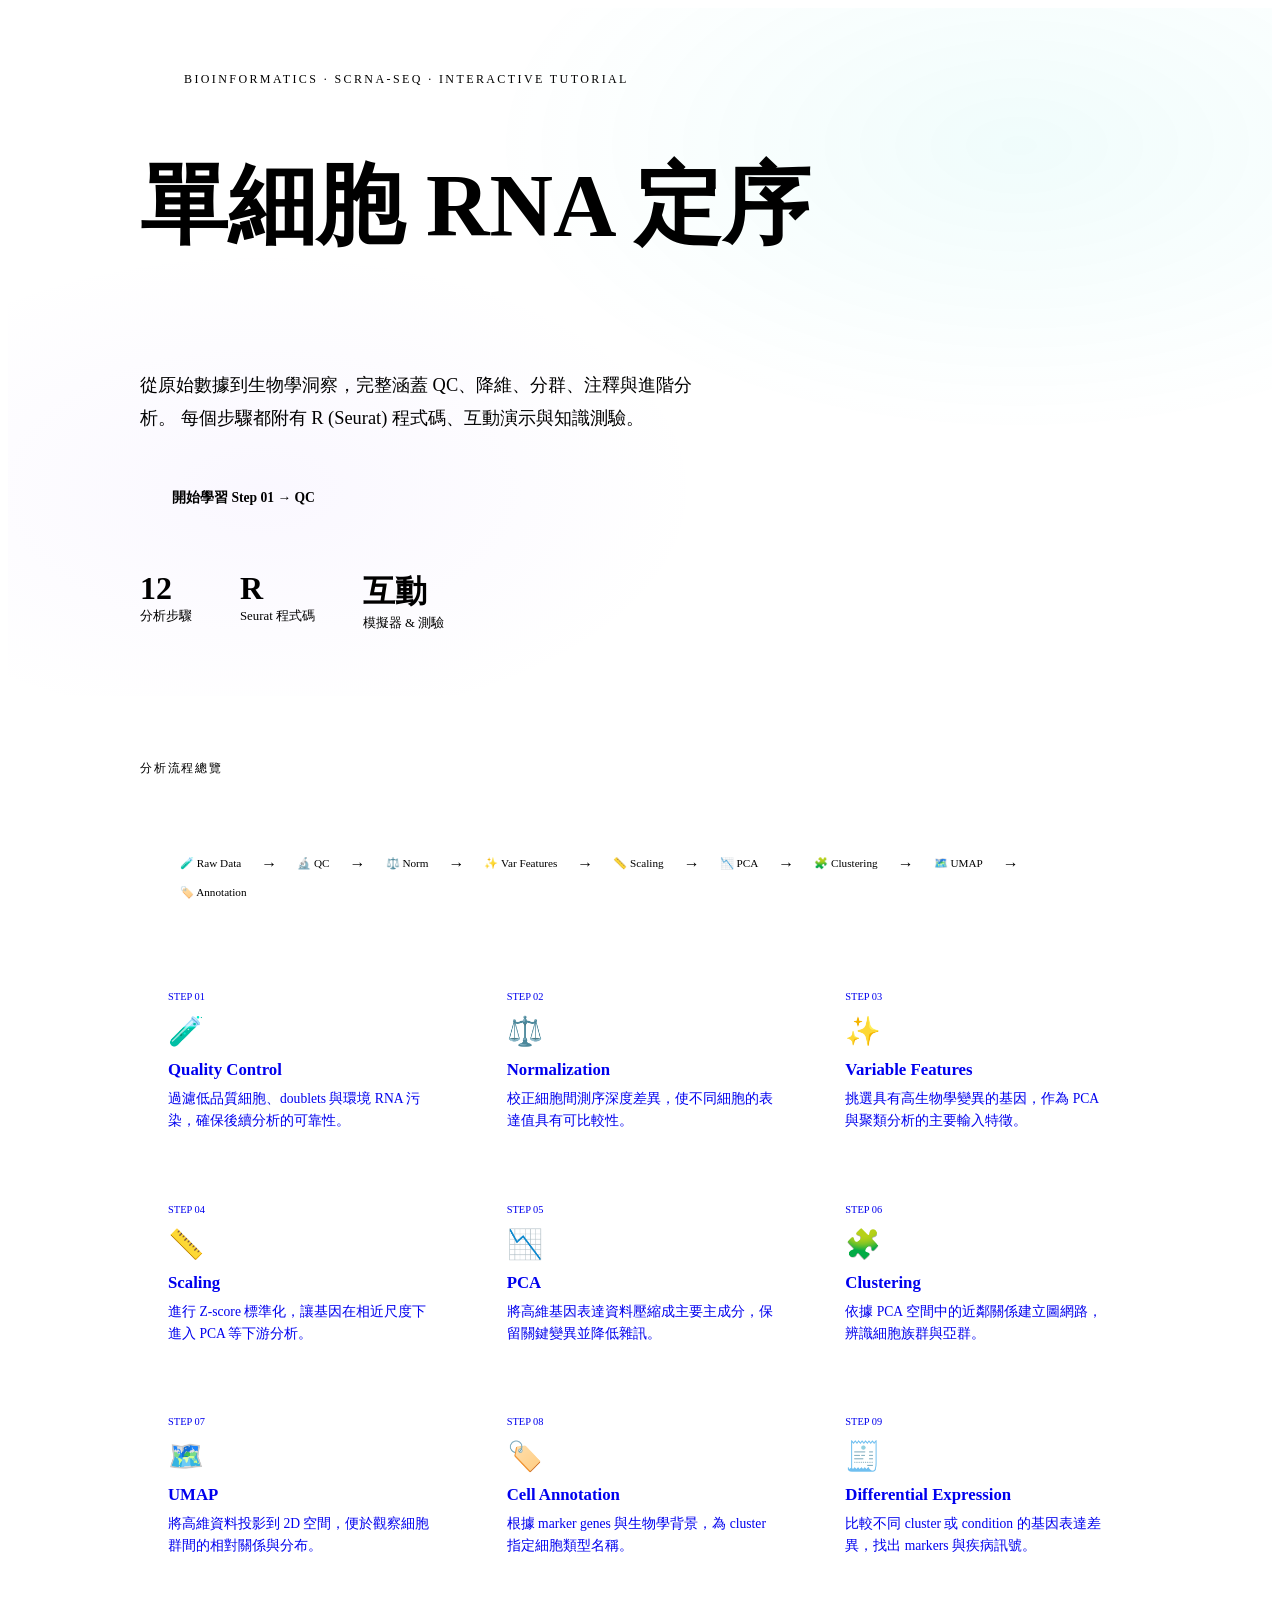
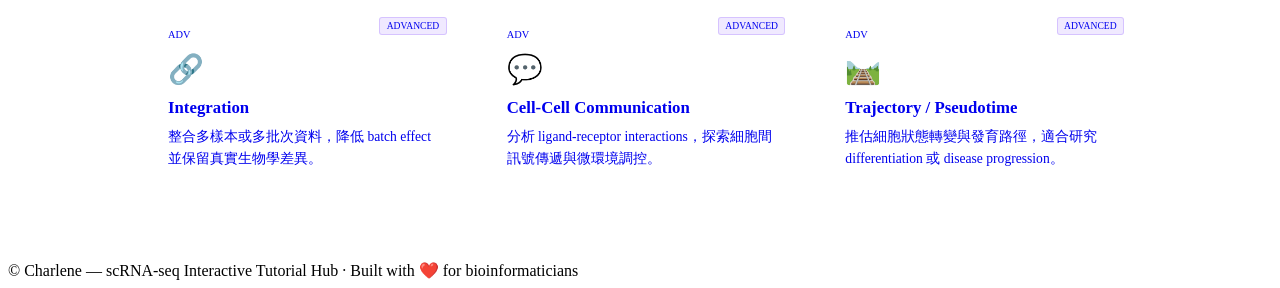
==== index.html @ 245e0168 "Test" ====
<!DOCTYPE html>
<html lang="zh-TW">
<head>
<meta charset="UTF-8"><meta name="viewport" content="width=device-width,initial-scale=1">
<title>scRNA-seq Interactive Tutorial Hub</title>
<link rel="stylesheet" href="style.css">
<style>
/* Index-specific */
.hero-section {
  min-height: calc(100vh - var(--nav-h));
  display: flex; flex-direction: column; justify-content: center;
  padding: 4rem 2rem;
  position: relative; overflow: hidden;
}
.hero-bg {
  position: absolute; inset: 0; pointer-events: none;
  background:
    radial-gradient(ellipse 60% 60% at 80% 20%, rgba(0,212,200,0.06) 0%, transparent 70%),
    radial-gradient(ellipse 50% 50% at 20% 70%, rgba(155,109,255,0.05) 0%, transparent 70%);
}
.grid-bg {
  position: absolute; inset: 0; pointer-events: none; opacity: 0.04;
  background-image: linear-gradient(var(--border2) 1px, transparent 1px),
                    linear-gradient(90deg, var(--border2) 1px, transparent 1px);
  background-size: 40px 40px;
}
.hero-content { max-width: 1000px; margin: 0 auto; width: 100%; position: relative; }
.hero-eyebrow {
  font-family: var(--font-mono); font-size: 0.75rem;
  color: var(--teal); letter-spacing: 0.2em; text-transform: uppercase;
  margin-bottom: 1.5rem; display: flex; align-items: center; gap: 0.75rem;
}
.hero-eyebrow::before { content: ''; width: 32px; height: 1px; background: var(--teal); }
.hero-main-title {
  font-family: var(--font-display); font-size: clamp(3rem, 8vw, 5.5rem);
  line-height: 1.05; margin-bottom: 1.5rem; color: var(--text);
}
.hero-main-title em {
  font-style: italic;
  background: var(--grad1);
  -webkit-background-clip: text; -webkit-text-fill-color: transparent; background-clip: text;
}
.hero-desc {
  font-size: 1.15rem; color: var(--text2); max-width: 560px; line-height: 1.8;
  margin-bottom: 2.5rem;
}
.hero-cta {
  display: inline-flex; align-items: center; gap: 0.75rem;
  padding: 0.9rem 2rem;
  background: var(--teal); color: var(--bg);
  border-radius: 8px; text-decoration: none;
  font-family: var(--font-mono); font-size: 0.85rem; font-weight: 700;
  transition: all 0.25s;
}
.hero-cta:hover { background: var(--teal2); transform: translateY(-2px); box-shadow: 0 8px 24px rgba(0,212,200,0.3); }
.hero-stats {
  display: flex; gap: 3rem; margin-top: 3rem; flex-wrap: wrap;
}
.hero-stat { }
.hero-stat-n {
  font-family: var(--font-mono); font-size: 2rem; font-weight: 700; color: var(--text);
}
.hero-stat-l { font-size: 0.8rem; color: var(--text3); margin-top: 0.1rem; }

/* WORKFLOW OVERVIEW */
.overview-section { max-width: 1000px; margin: 0 auto; padding: 4rem 2rem; }
.ov-title {
  font-family: var(--font-mono); font-size: 0.75rem; color: var(--teal);
  text-transform: uppercase; letter-spacing: 0.15em; margin-bottom: 3rem;
  display: flex; align-items: center; gap: 0.75rem;
}
.ov-title::after { content: ''; flex: 1; height: 1px; background: linear-gradient(90deg, var(--border2), transparent); }

.steps-grid {
  display: grid;
  grid-template-columns: repeat(auto-fill, minmax(280px, 1fr));
  gap: 1rem;
}
.step-card {
  position: relative;
  background: var(--bg2);
  border: 1px solid var(--border);
  border-radius: var(--radius);
  padding: 1.75rem;
  text-decoration: none;
  transition: all 0.3s;
  overflow: hidden;
  display: block;
}
.step-card::before {
  content: '';
  position: absolute; top: 0; left: 0; right: 0; height: 2px;
  background: var(--grad1); transform: scaleX(0); transform-origin: left;
  transition: transform 0.3s;
}
.step-card:hover { border-color: var(--teal); transform: translateY(-4px); box-shadow: 0 12px 40px rgba(0,0,0,0.4); }
.step-card:hover::before { transform: scaleX(1); }

.sc-num {
  font-family: var(--font-mono); font-size: 0.65rem; color: var(--text3);
  margin-bottom: 0.75rem;
}
.sc-icon { font-size: 1.8rem; margin-bottom: 0.75rem; display: block; }
.sc-title {
  font-size: 1.05rem; font-weight: 600; color: var(--text);
  margin-bottom: 0.5rem;
}
.sc-desc { font-size: 0.85rem; color: var(--text2); line-height: 1.6; }
.sc-adv {
  position: absolute; top: 1rem; right: 1rem;
  font-family: var(--font-mono); font-size: 0.6rem;
  padding: 0.15rem 0.4rem; background: rgba(155,109,255,0.15);
  color: var(--purple); border-radius: 3px; border: 1px solid rgba(155,109,255,0.3);
}

.pipeline-visual {
  display: flex; align-items: center; gap: 0; flex-wrap: wrap;
  margin: 2rem 0; padding: 1.5rem;
  background: var(--bg2); border: 1px solid var(--border); border-radius: var(--radius);
  overflow-x: auto;
}
.pv-step {
  display: flex; align-items: center; gap: 0.5rem;
  padding: 0.5rem 1rem;
  background: var(--surface);
  border-radius: 6px;
  font-family: var(--font-mono); font-size: 0.7rem; color: var(--text2);
  white-space: nowrap;
  border: 1px solid var(--border);
}
.pv-arrow { color: var(--border2); font-size: 1rem; margin: 0 0.25rem; flex-shrink: 0; }
</style>
</head>
<body>
<script src="navbar.js"></script>

<section class="hero-section">
  <div class="hero-bg"></div>
  <div class="grid-bg"></div>
  <div class="hero-content">
    <div class="hero-eyebrow">Bioinformatics · scRNA-seq · Interactive Tutorial</div>
    <h1 class="hero-main-title">單細胞 RNA 定序<br><em>互動式教學</em></h1>
    <p class="hero-desc">
      從原始數據到生物學洞察，完整涵蓋 QC、降維、分群、注釋與進階分析。
      每個步驟都附有 R (Seurat) 程式碼、互動演示與知識測驗。
    </p>
    <a href="qc.html" class="hero-cta">開始學習 Step 01 → QC</a>
    <div class="hero-stats">
      <div class="hero-stat"><div class="hero-stat-n">12</div><div class="hero-stat-l">分析步驟</div></div>
      <div class="hero-stat"><div class="hero-stat-n">R</div><div class="hero-stat-l">Seurat 程式碼</div></div>
      <div class="hero-stat"><div class="hero-stat-n">互動</div><div class="hero-stat-l">模擬器 & 測驗</div></div>
    </div>
  </div>
</section>

<section class="overview-section">
  <div class="ov-title">分析流程總覽</div>

  <div class="pipeline-visual">
    <div class="pv-step">🧪 Raw Data</div><span class="pv-arrow">→</span>
    <div class="pv-step">🔬 QC</div><span class="pv-arrow">→</span>
    <div class="pv-step">⚖️ Norm</div><span class="pv-arrow">→</span>
    <div class="pv-step">✨ Var Features</div><span class="pv-arrow">→</span>
    <div class="pv-step">📏 Scaling</div><span class="pv-arrow">→</span>
    <div class="pv-step">📉 PCA</div><span class="pv-arrow">→</span>
    <div class="pv-step">🧩 Clustering</div><span class="pv-arrow">→</span>
    <div class="pv-step">🗺️ UMAP</div><span class="pv-arrow">→</span>
    <div class="pv-step">🏷️ Annotation</div>
  </div>

  <div class="steps-grid">
    <a class="step-card" href="qc.html">
      <div class="sc-num">STEP 01</div>
      <span class="sc-icon">🧪</span>
      <div class="sc-title">Quality Control</div>
      <div class="sc-desc">過濾低品質細胞、doublets 與環境 RNA 污染，確保後續分析的可靠性。</div>
    </a>
    <a class="step-card" href="normalization.html">
      <div class="sc-num">STEP 02</div>
      <span class="sc-icon">⚖️</span>
      <div class="sc-title">Normalization</div>
      <div class="sc-desc">校正細胞間測序深度差異，使不同細胞的表達值具有可比較性。</div>
    </a>
    <a class="step-card" href="variable-features.html">
      <div class="sc-num">STEP 03</div>
      <span class="sc-icon">✨</span>
      <div class="sc-title">Variable Features</div>
      <div class="sc-desc">挑選具有高生物學變異的基因，作為 PCA 與聚類分析的主要輸入特徵。</div>
    </a>
    <a class="step-card" href="scaling.html">
      <div class="sc-num">STEP 04</div>
      <span class="sc-icon">📏</span>
      <div class="sc-title">Scaling</div>
      <div class="sc-desc">進行 Z-score 標準化，讓基因在相近尺度下進入 PCA 等下游分析。</div>
    </a>
    <a class="step-card" href="pca.html">
      <div class="sc-num">STEP 05</div>
      <span class="sc-icon">📉</span>
      <div class="sc-title">PCA</div>
      <div class="sc-desc">將高維基因表達資料壓縮成主要主成分，保留關鍵變異並降低雜訊。</div>
    </a>
    <a class="step-card" href="clustering.html">
      <div class="sc-num">STEP 06</div>
      <span class="sc-icon">🧩</span>
      <div class="sc-title">Clustering</div>
      <div class="sc-desc">依據 PCA 空間中的近鄰關係建立圖網路，辨識細胞族群與亞群。</div>
    </a>
    <a class="step-card" href="umap.html">
      <div class="sc-num">STEP 07</div>
      <span class="sc-icon">🗺️</span>
      <div class="sc-title">UMAP</div>
      <div class="sc-desc">將高維資料投影到 2D 空間，便於觀察細胞群間的相對關係與分布。</div>
    </a>
    <a class="step-card" href="annotation.html">
      <div class="sc-num">STEP 08</div>
      <span class="sc-icon">🏷️</span>
      <div class="sc-title">Cell Annotation</div>
      <div class="sc-desc">根據 marker genes 與生物學背景，為 cluster 指定細胞類型名稱。</div>
    </a>
    <a class="step-card" href="differential-expression.html">
      <div class="sc-num">STEP 09</div>
      <span class="sc-icon">🧾</span>
      <div class="sc-title">Differential Expression</div>
      <div class="sc-desc">比較不同 cluster 或 condition 的基因表達差異，找出 markers 與疾病訊號。</div>
    </a>
    <a class="step-card" href="integration.html">
      <div class="sc-adv">ADVANCED</div>
      <div class="sc-num">ADV</div>
      <span class="sc-icon">🔗</span>
      <div class="sc-title">Integration</div>
      <div class="sc-desc">整合多樣本或多批次資料，降低 batch effect 並保留真實生物學差異。</div>
    </a>
    <a class="step-card" href="cellchat.html">
      <div class="sc-adv">ADVANCED</div>
      <div class="sc-num">ADV</div>
      <span class="sc-icon">💬</span>
      <div class="sc-title">Cell-Cell Communication</div>
      <div class="sc-desc">分析 ligand-receptor interactions，探索細胞間訊號傳遞與微環境調控。</div>
    </a>
    <a class="step-card" href="trajectory.html">
      <div class="sc-adv">ADVANCED</div>
      <div class="sc-num">ADV</div>
      <span class="sc-icon">🛤️</span>
      <div class="sc-title">Trajectory / Pseudotime</div>
      <div class="sc-desc">推估細胞狀態轉變與發育路徑，適合研究 differentiation 或 disease progression。</div>
    </a>
  </div>
</section>

<footer>© Charlene — scRNA-seq Interactive Tutorial Hub · Built with ❤️ for bioinformaticians</footer>
<script src="shared.js"></script>
</body>
</html>
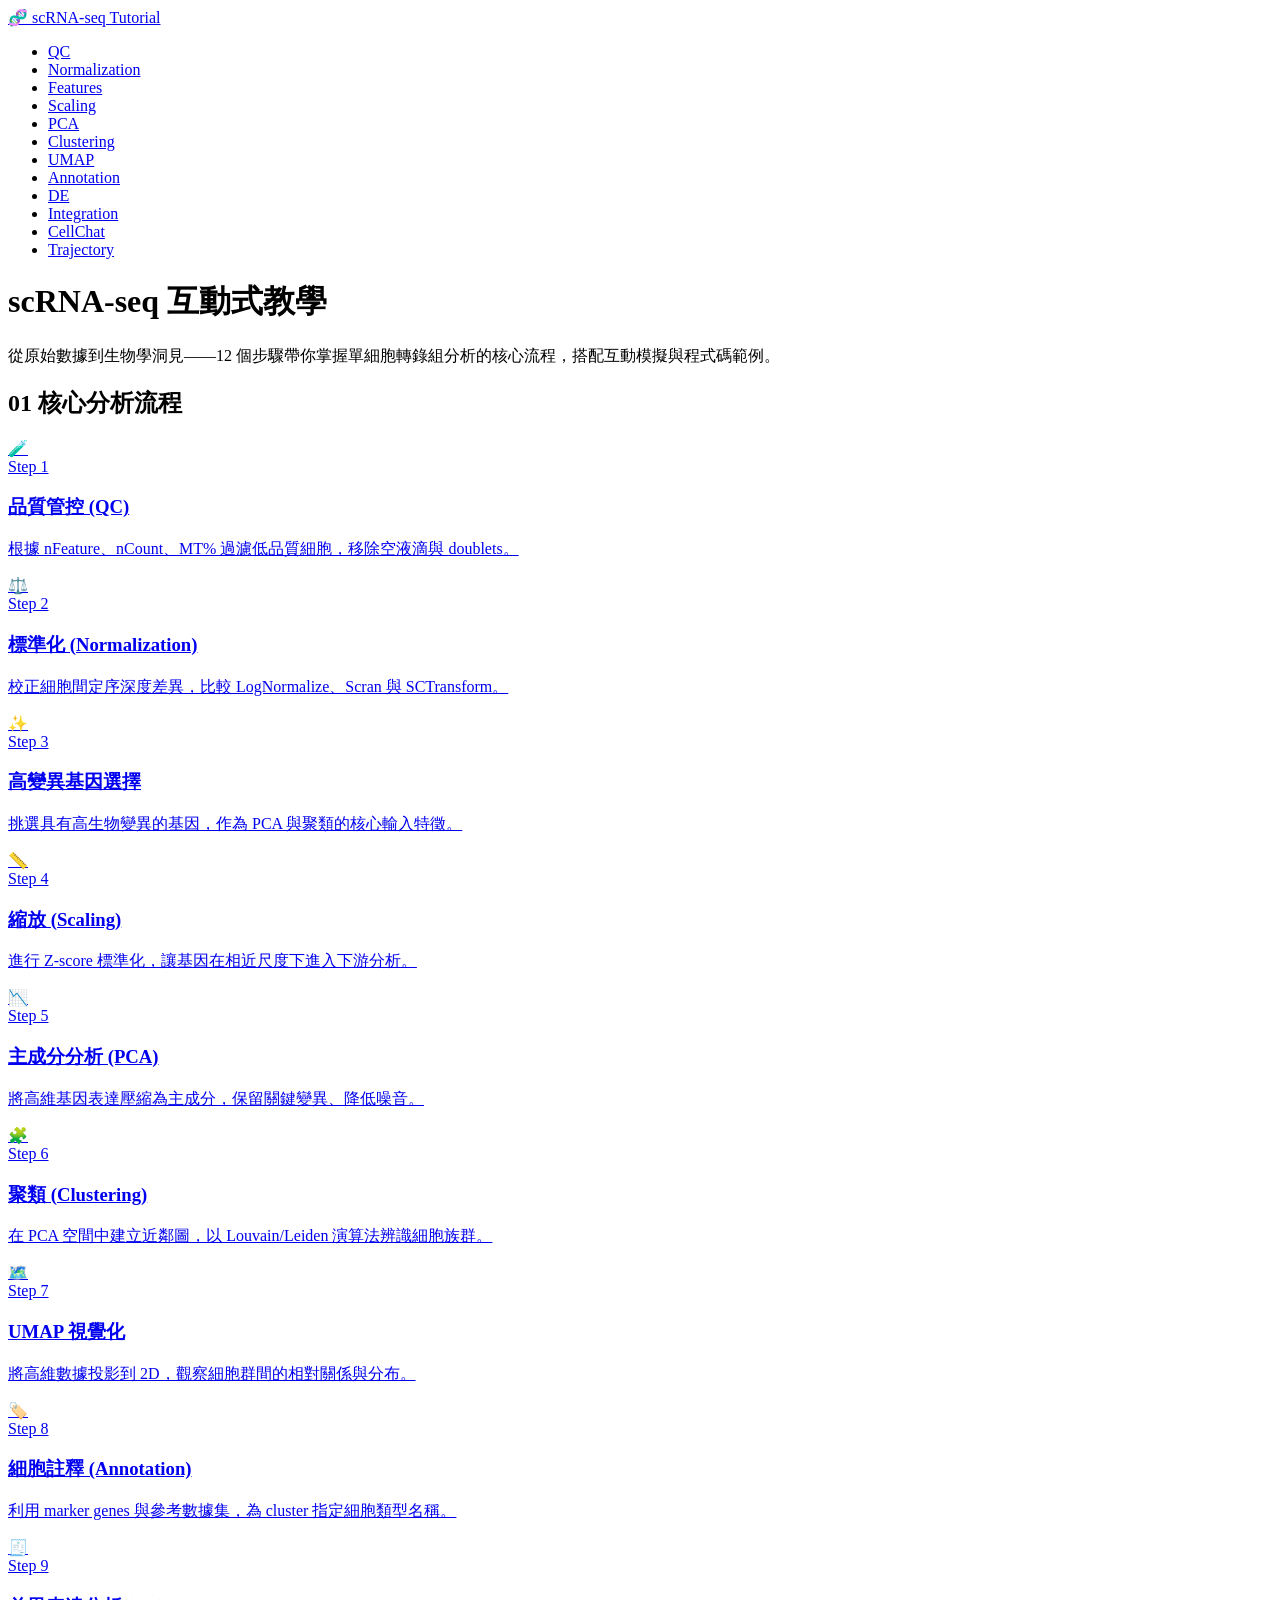
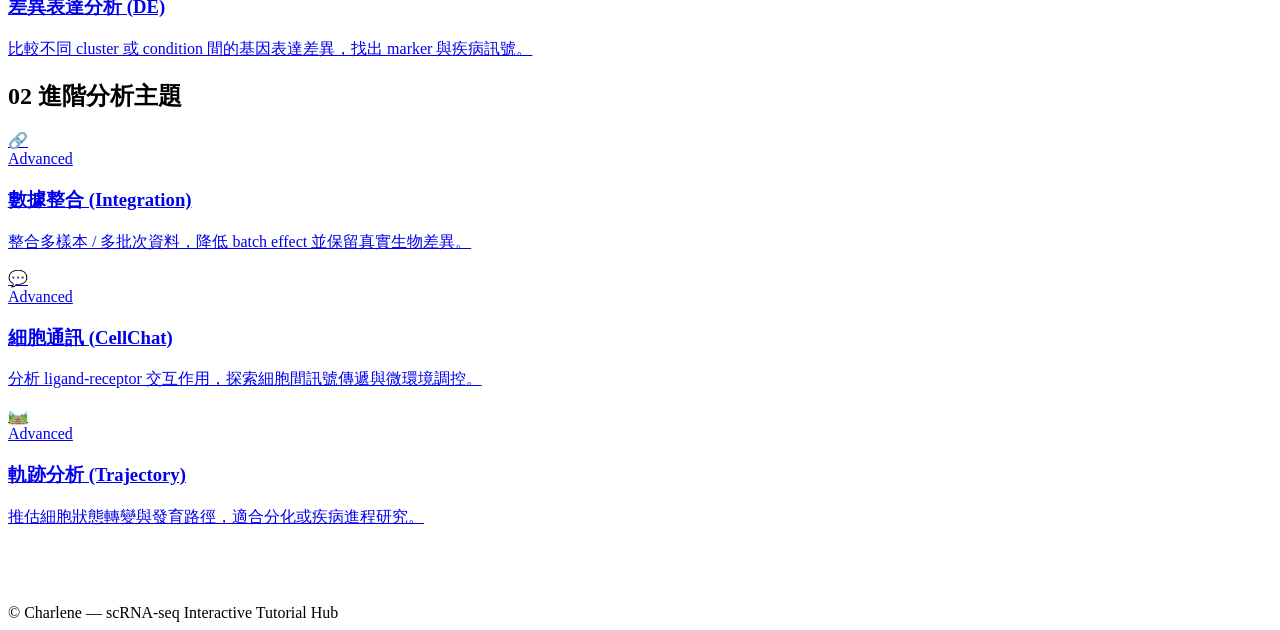
==== commit 002c36d1: "Update" ====
--- a/index.html
+++ b/index.html
@@ -1,253 +1,148 @@
 <!DOCTYPE html>
-<html lang="zh-TW">
+<html lang="zh-Hant">
 <head>
-<meta charset="UTF-8"><meta name="viewport" content="width=device-width,initial-scale=1">
-<title>scRNA-seq Interactive Tutorial Hub</title>
-<link rel="stylesheet" href="style.css">
-<style>
-/* Index-specific */
-.hero-section {
-  min-height: calc(100vh - var(--nav-h));
-  display: flex; flex-direction: column; justify-content: center;
-  padding: 4rem 2rem;
-  position: relative; overflow: hidden;
-}
-.hero-bg {
-  position: absolute; inset: 0; pointer-events: none;
-  background:
-    radial-gradient(ellipse 60% 60% at 80% 20%, rgba(0,212,200,0.06) 0%, transparent 70%),
-    radial-gradient(ellipse 50% 50% at 20% 70%, rgba(155,109,255,0.05) 0%, transparent 70%);
-}
-.grid-bg {
-  position: absolute; inset: 0; pointer-events: none; opacity: 0.04;
-  background-image: linear-gradient(var(--border2) 1px, transparent 1px),
-                    linear-gradient(90deg, var(--border2) 1px, transparent 1px);
-  background-size: 40px 40px;
-}
-.hero-content { max-width: 1000px; margin: 0 auto; width: 100%; position: relative; }
-.hero-eyebrow {
-  font-family: var(--font-mono); font-size: 0.75rem;
-  color: var(--teal); letter-spacing: 0.2em; text-transform: uppercase;
-  margin-bottom: 1.5rem; display: flex; align-items: center; gap: 0.75rem;
-}
-.hero-eyebrow::before { content: ''; width: 32px; height: 1px; background: var(--teal); }
-.hero-main-title {
-  font-family: var(--font-display); font-size: clamp(3rem, 8vw, 5.5rem);
-  line-height: 1.05; margin-bottom: 1.5rem; color: var(--text);
-}
-.hero-main-title em {
-  font-style: italic;
-  background: var(--grad1);
-  -webkit-background-clip: text; -webkit-text-fill-color: transparent; background-clip: text;
-}
-.hero-desc {
-  font-size: 1.15rem; color: var(--text2); max-width: 560px; line-height: 1.8;
-  margin-bottom: 2.5rem;
-}
-.hero-cta {
-  display: inline-flex; align-items: center; gap: 0.75rem;
-  padding: 0.9rem 2rem;
-  background: var(--teal); color: var(--bg);
-  border-radius: 8px; text-decoration: none;
-  font-family: var(--font-mono); font-size: 0.85rem; font-weight: 700;
-  transition: all 0.25s;
-}
-.hero-cta:hover { background: var(--teal2); transform: translateY(-2px); box-shadow: 0 8px 24px rgba(0,212,200,0.3); }
-.hero-stats {
-  display: flex; gap: 3rem; margin-top: 3rem; flex-wrap: wrap;
-}
-.hero-stat { }
-.hero-stat-n {
-  font-family: var(--font-mono); font-size: 2rem; font-weight: 700; color: var(--text);
-}
-.hero-stat-l { font-size: 0.8rem; color: var(--text3); margin-top: 0.1rem; }
-
-/* WORKFLOW OVERVIEW */
-.overview-section { max-width: 1000px; margin: 0 auto; padding: 4rem 2rem; }
-.ov-title {
-  font-family: var(--font-mono); font-size: 0.75rem; color: var(--teal);
-  text-transform: uppercase; letter-spacing: 0.15em; margin-bottom: 3rem;
-  display: flex; align-items: center; gap: 0.75rem;
-}
-.ov-title::after { content: ''; flex: 1; height: 1px; background: linear-gradient(90deg, var(--border2), transparent); }
-
-.steps-grid {
-  display: grid;
-  grid-template-columns: repeat(auto-fill, minmax(280px, 1fr));
-  gap: 1rem;
-}
-.step-card {
-  position: relative;
-  background: var(--bg2);
-  border: 1px solid var(--border);
-  border-radius: var(--radius);
-  padding: 1.75rem;
-  text-decoration: none;
-  transition: all 0.3s;
-  overflow: hidden;
-  display: block;
-}
-.step-card::before {
-  content: '';
-  position: absolute; top: 0; left: 0; right: 0; height: 2px;
-  background: var(--grad1); transform: scaleX(0); transform-origin: left;
-  transition: transform 0.3s;
-}
-.step-card:hover { border-color: var(--teal); transform: translateY(-4px); box-shadow: 0 12px 40px rgba(0,0,0,0.4); }
-.step-card:hover::before { transform: scaleX(1); }
-
-.sc-num {
-  font-family: var(--font-mono); font-size: 0.65rem; color: var(--text3);
-  margin-bottom: 0.75rem;
-}
-.sc-icon { font-size: 1.8rem; margin-bottom: 0.75rem; display: block; }
-.sc-title {
-  font-size: 1.05rem; font-weight: 600; color: var(--text);
-  margin-bottom: 0.5rem;
-}
-.sc-desc { font-size: 0.85rem; color: var(--text2); line-height: 1.6; }
-.sc-adv {
-  position: absolute; top: 1rem; right: 1rem;
-  font-family: var(--font-mono); font-size: 0.6rem;
-  padding: 0.15rem 0.4rem; background: rgba(155,109,255,0.15);
-  color: var(--purple); border-radius: 3px; border: 1px solid rgba(155,109,255,0.3);
-}
-
-.pipeline-visual {
-  display: flex; align-items: center; gap: 0; flex-wrap: wrap;
-  margin: 2rem 0; padding: 1.5rem;
-  background: var(--bg2); border: 1px solid var(--border); border-radius: var(--radius);
-  overflow-x: auto;
-}
-.pv-step {
-  display: flex; align-items: center; gap: 0.5rem;
-  padding: 0.5rem 1rem;
-  background: var(--surface);
-  border-radius: 6px;
-  font-family: var(--font-mono); font-size: 0.7rem; color: var(--text2);
-  white-space: nowrap;
-  border: 1px solid var(--border);
-}
-.pv-arrow { color: var(--border2); font-size: 1rem; margin: 0 0.25rem; flex-shrink: 0; }
-</style>
+  <meta charset="UTF-8">
+  <meta name="viewport" content="width=device-width, initial-scale=1.0">
+  <title>scRNA-seq 互動式教學 — 從品質管控到下游分析</title>
+  <meta name="description" content="中文 scRNA-seq 單細胞 RNA 定序完整互動教學，涵蓋 QC、Normalization、PCA、Clustering、UMAP、Annotation 等步驟，搭配 Seurat / Scanpy 程式碼範例。">
+  <meta property="og:title" content="scRNA-seq 互動式教學教程">
+  <meta property="og:description" content="完整的中文單細胞轉錄組分析互動教學，12 個步驟帶你從原始數據到生物學結論。">
+  <meta property="og:type" content="website">
+  <meta property="og:url" content="https://charlene717.github.io/scrna-interactive-tutorial-ch/">
+  <link rel="stylesheet" href="styles.css">
 </head>
 <body>
-<script src="navbar.js"></script>
 
-<section class="hero-section">
-  <div class="hero-bg"></div>
-  <div class="grid-bg"></div>
-  <div class="hero-content">
-    <div class="hero-eyebrow">Bioinformatics · scRNA-seq · Interactive Tutorial</div>
-    <h1 class="hero-main-title">單細胞 RNA 定序<br><em>互動式教學</em></h1>
-    <p class="hero-desc">
-      從原始數據到生物學洞察，完整涵蓋 QC、降維、分群、注釋與進階分析。
-      每個步驟都附有 R (Seurat) 程式碼、互動演示與知識測驗。
-    </p>
-    <a href="qc.html" class="hero-cta">開始學習 Step 01 → QC</a>
-    <div class="hero-stats">
-      <div class="hero-stat"><div class="hero-stat-n">12</div><div class="hero-stat-l">分析步驟</div></div>
-      <div class="hero-stat"><div class="hero-stat-n">R</div><div class="hero-stat-l">Seurat 程式碼</div></div>
-      <div class="hero-stat"><div class="hero-stat-n">互動</div><div class="hero-stat-l">模擬器 & 測驗</div></div>
-    </div>
+<!-- ============ NAV ============ -->
+<nav class="top-nav">
+  <div class="top-nav-inner">
+    <a href="index.html" class="top-nav-brand"><span>🧬</span> scRNA-seq Tutorial</a>
+    <ul class="top-nav-links">
+      <li><a href="qc.html">QC</a></li>
+      <li><a href="normalization.html">Normalization</a></li>
+      <li><a href="variable-features.html">Features</a></li>
+      <li><a href="scaling.html">Scaling</a></li>
+      <li><a href="pca.html">PCA</a></li>
+      <li><a href="clustering.html">Clustering</a></li>
+      <li><a href="umap.html">UMAP</a></li>
+      <li><a href="annotation.html">Annotation</a></li>
+      <li><a href="differential-expression.html">DE</a></li>
+      <li><a href="integration.html">Integration</a></li>
+      <li><a href="cellchat.html">CellChat</a></li>
+      <li><a href="trajectory.html">Trajectory</a></li>
+    </ul>
   </div>
-</section>
+</nav>
 
-<section class="overview-section">
-  <div class="ov-title">分析流程總覽</div>
+<!-- ============ HERO ============ -->
+<header class="hub-hero">
+  <div style="position:relative;z-index:1;">
+    <h1>scRNA-seq 互動式教學</h1>
+    <p>從原始數據到生物學洞見——12 個步驟帶你掌握單細胞轉錄組分析的核心流程，搭配互動模擬與程式碼範例。</p>
+  </div>
+</header>
 
-  <div class="pipeline-visual">
-    <div class="pv-step">🧪 Raw Data</div><span class="pv-arrow">→</span>
-    <div class="pv-step">🔬 QC</div><span class="pv-arrow">→</span>
-    <div class="pv-step">⚖️ Norm</div><span class="pv-arrow">→</span>
-    <div class="pv-step">✨ Var Features</div><span class="pv-arrow">→</span>
-    <div class="pv-step">📏 Scaling</div><span class="pv-arrow">→</span>
-    <div class="pv-step">📉 PCA</div><span class="pv-arrow">→</span>
-    <div class="pv-step">🧩 Clustering</div><span class="pv-arrow">→</span>
-    <div class="pv-step">🗺️ UMAP</div><span class="pv-arrow">→</span>
-    <div class="pv-step">🏷️ Annotation</div>
-  </div>
+<!-- ============ CORE STEPS ============ -->
+<h2 class="hub-section-title"><span>01</span> 核心分析流程</h2>
+<div class="hub-steps-grid">
 
-  <div class="steps-grid">
-    <a class="step-card" href="qc.html">
-      <div class="sc-num">STEP 01</div>
-      <span class="sc-icon">🧪</span>
-      <div class="sc-title">Quality Control</div>
-      <div class="sc-desc">過濾低品質細胞、doublets 與環境 RNA 污染，確保後續分析的可靠性。</div>
-    </a>
-    <a class="step-card" href="normalization.html">
-      <div class="sc-num">STEP 02</div>
-      <span class="sc-icon">⚖️</span>
-      <div class="sc-title">Normalization</div>
-      <div class="sc-desc">校正細胞間測序深度差異，使不同細胞的表達值具有可比較性。</div>
-    </a>
-    <a class="step-card" href="variable-features.html">
-      <div class="sc-num">STEP 03</div>
-      <span class="sc-icon">✨</span>
-      <div class="sc-title">Variable Features</div>
-      <div class="sc-desc">挑選具有高生物學變異的基因，作為 PCA 與聚類分析的主要輸入特徵。</div>
-    </a>
-    <a class="step-card" href="scaling.html">
-      <div class="sc-num">STEP 04</div>
-      <span class="sc-icon">📏</span>
-      <div class="sc-title">Scaling</div>
-      <div class="sc-desc">進行 Z-score 標準化，讓基因在相近尺度下進入 PCA 等下游分析。</div>
-    </a>
-    <a class="step-card" href="pca.html">
-      <div class="sc-num">STEP 05</div>
-      <span class="sc-icon">📉</span>
-      <div class="sc-title">PCA</div>
-      <div class="sc-desc">將高維基因表達資料壓縮成主要主成分，保留關鍵變異並降低雜訊。</div>
-    </a>
-    <a class="step-card" href="clustering.html">
-      <div class="sc-num">STEP 06</div>
-      <span class="sc-icon">🧩</span>
-      <div class="sc-title">Clustering</div>
-      <div class="sc-desc">依據 PCA 空間中的近鄰關係建立圖網路，辨識細胞族群與亞群。</div>
-    </a>
-    <a class="step-card" href="umap.html">
-      <div class="sc-num">STEP 07</div>
-      <span class="sc-icon">🗺️</span>
-      <div class="sc-title">UMAP</div>
-      <div class="sc-desc">將高維資料投影到 2D 空間，便於觀察細胞群間的相對關係與分布。</div>
-    </a>
-    <a class="step-card" href="annotation.html">
-      <div class="sc-num">STEP 08</div>
-      <span class="sc-icon">🏷️</span>
-      <div class="sc-title">Cell Annotation</div>
-      <div class="sc-desc">根據 marker genes 與生物學背景，為 cluster 指定細胞類型名稱。</div>
-    </a>
-    <a class="step-card" href="differential-expression.html">
-      <div class="sc-num">STEP 09</div>
-      <span class="sc-icon">🧾</span>
-      <div class="sc-title">Differential Expression</div>
-      <div class="sc-desc">比較不同 cluster 或 condition 的基因表達差異，找出 markers 與疾病訊號。</div>
-    </a>
-    <a class="step-card" href="integration.html">
-      <div class="sc-adv">ADVANCED</div>
-      <div class="sc-num">ADV</div>
-      <span class="sc-icon">🔗</span>
-      <div class="sc-title">Integration</div>
-      <div class="sc-desc">整合多樣本或多批次資料，降低 batch effect 並保留真實生物學差異。</div>
-    </a>
-    <a class="step-card" href="cellchat.html">
-      <div class="sc-adv">ADVANCED</div>
-      <div class="sc-num">ADV</div>
-      <span class="sc-icon">💬</span>
-      <div class="sc-title">Cell-Cell Communication</div>
-      <div class="sc-desc">分析 ligand-receptor interactions，探索細胞間訊號傳遞與微環境調控。</div>
-    </a>
-    <a class="step-card" href="trajectory.html">
-      <div class="sc-adv">ADVANCED</div>
-      <div class="sc-num">ADV</div>
-      <span class="sc-icon">🛤️</span>
-      <div class="sc-title">Trajectory / Pseudotime</div>
-      <div class="sc-desc">推估細胞狀態轉變與發育路徑，適合研究 differentiation 或 disease progression。</div>
-    </a>
-  </div>
-</section>
+  <a href="qc.html" class="hub-card">
+    <div class="hub-emoji">🧪</div>
+    <span class="step-num">Step 1</span>
+    <h3>品質管控 (QC)</h3>
+    <p>根據 nFeature、nCount、MT% 過濾低品質細胞，移除空液滴與 doublets。</p>
+  </a>
 
-<footer>© Charlene — scRNA-seq Interactive Tutorial Hub · Built with ❤️ for bioinformaticians</footer>
-<script src="shared.js"></script>
+  <a href="normalization.html" class="hub-card">
+    <div class="hub-emoji">⚖️</div>
+    <span class="step-num">Step 2</span>
+    <h3>標準化 (Normalization)</h3>
+    <p>校正細胞間定序深度差異，比較 LogNormalize、Scran 與 SCTransform。</p>
+  </a>
+
+  <a href="variable-features.html" class="hub-card">
+    <div class="hub-emoji">✨</div>
+    <span class="step-num">Step 3</span>
+    <h3>高變異基因選擇</h3>
+    <p>挑選具有高生物變異的基因，作為 PCA 與聚類的核心輸入特徵。</p>
+  </a>
+
+  <a href="scaling.html" class="hub-card">
+    <div class="hub-emoji">📏</div>
+    <span class="step-num">Step 4</span>
+    <h3>縮放 (Scaling)</h3>
+    <p>進行 Z-score 標準化，讓基因在相近尺度下進入下游分析。</p>
+  </a>
+
+  <a href="pca.html" class="hub-card">
+    <div class="hub-emoji">📉</div>
+    <span class="step-num">Step 5</span>
+    <h3>主成分分析 (PCA)</h3>
+    <p>將高維基因表達壓縮為主成分，保留關鍵變異、降低噪音。</p>
+  </a>
+
+  <a href="clustering.html" class="hub-card">
+    <div class="hub-emoji">🧩</div>
+    <span class="step-num">Step 6</span>
+    <h3>聚類 (Clustering)</h3>
+    <p>在 PCA 空間中建立近鄰圖，以 Louvain/Leiden 演算法辨識細胞族群。</p>
+  </a>
+
+  <a href="umap.html" class="hub-card">
+    <div class="hub-emoji">🗺️</div>
+    <span class="step-num">Step 7</span>
+    <h3>UMAP 視覺化</h3>
+    <p>將高維數據投影到 2D，觀察細胞群間的相對關係與分布。</p>
+  </a>
+
+  <a href="annotation.html" class="hub-card">
+    <div class="hub-emoji">🏷️</div>
+    <span class="step-num">Step 8</span>
+    <h3>細胞註釋 (Annotation)</h3>
+    <p>利用 marker genes 與參考數據集，為 cluster 指定細胞類型名稱。</p>
+  </a>
+
+  <a href="differential-expression.html" class="hub-card">
+    <div class="hub-emoji">🧾</div>
+    <span class="step-num">Step 9</span>
+    <h3>差異表達分析 (DE)</h3>
+    <p>比較不同 cluster 或 condition 間的基因表達差異，找出 marker 與疾病訊號。</p>
+  </a>
+
+</div>
+
+<!-- ============ ADVANCED ============ -->
+<h2 class="hub-section-title"><span>02</span> 進階分析主題</h2>
+<div class="hub-steps-grid">
+
+  <a href="integration.html" class="hub-card">
+    <div class="hub-emoji">🔗</div>
+    <span class="step-num">Advanced</span>
+    <h3>數據整合 (Integration)</h3>
+    <p>整合多樣本 / 多批次資料，降低 batch effect 並保留真實生物差異。</p>
+  </a>
+
+  <a href="cellchat.html" class="hub-card">
+    <div class="hub-emoji">💬</div>
+    <span class="step-num">Advanced</span>
+    <h3>細胞通訊 (CellChat)</h3>
+    <p>分析 ligand-receptor 交互作用，探索細胞間訊號傳遞與微環境調控。</p>
+  </a>
+
+  <a href="trajectory.html" class="hub-card">
+    <div class="hub-emoji">🛤️</div>
+    <span class="step-num">Advanced</span>
+    <h3>軌跡分析 (Trajectory)</h3>
+    <p>推估細胞狀態轉變與發育路徑，適合分化或疾病進程研究。</p>
+  </a>
+
+</div>
+
+<div style="height:60px"></div>
+
+<footer class="site-footer">
+  © Charlene — scRNA-seq Interactive Tutorial Hub
+</footer>
+
 </body>
 </html>
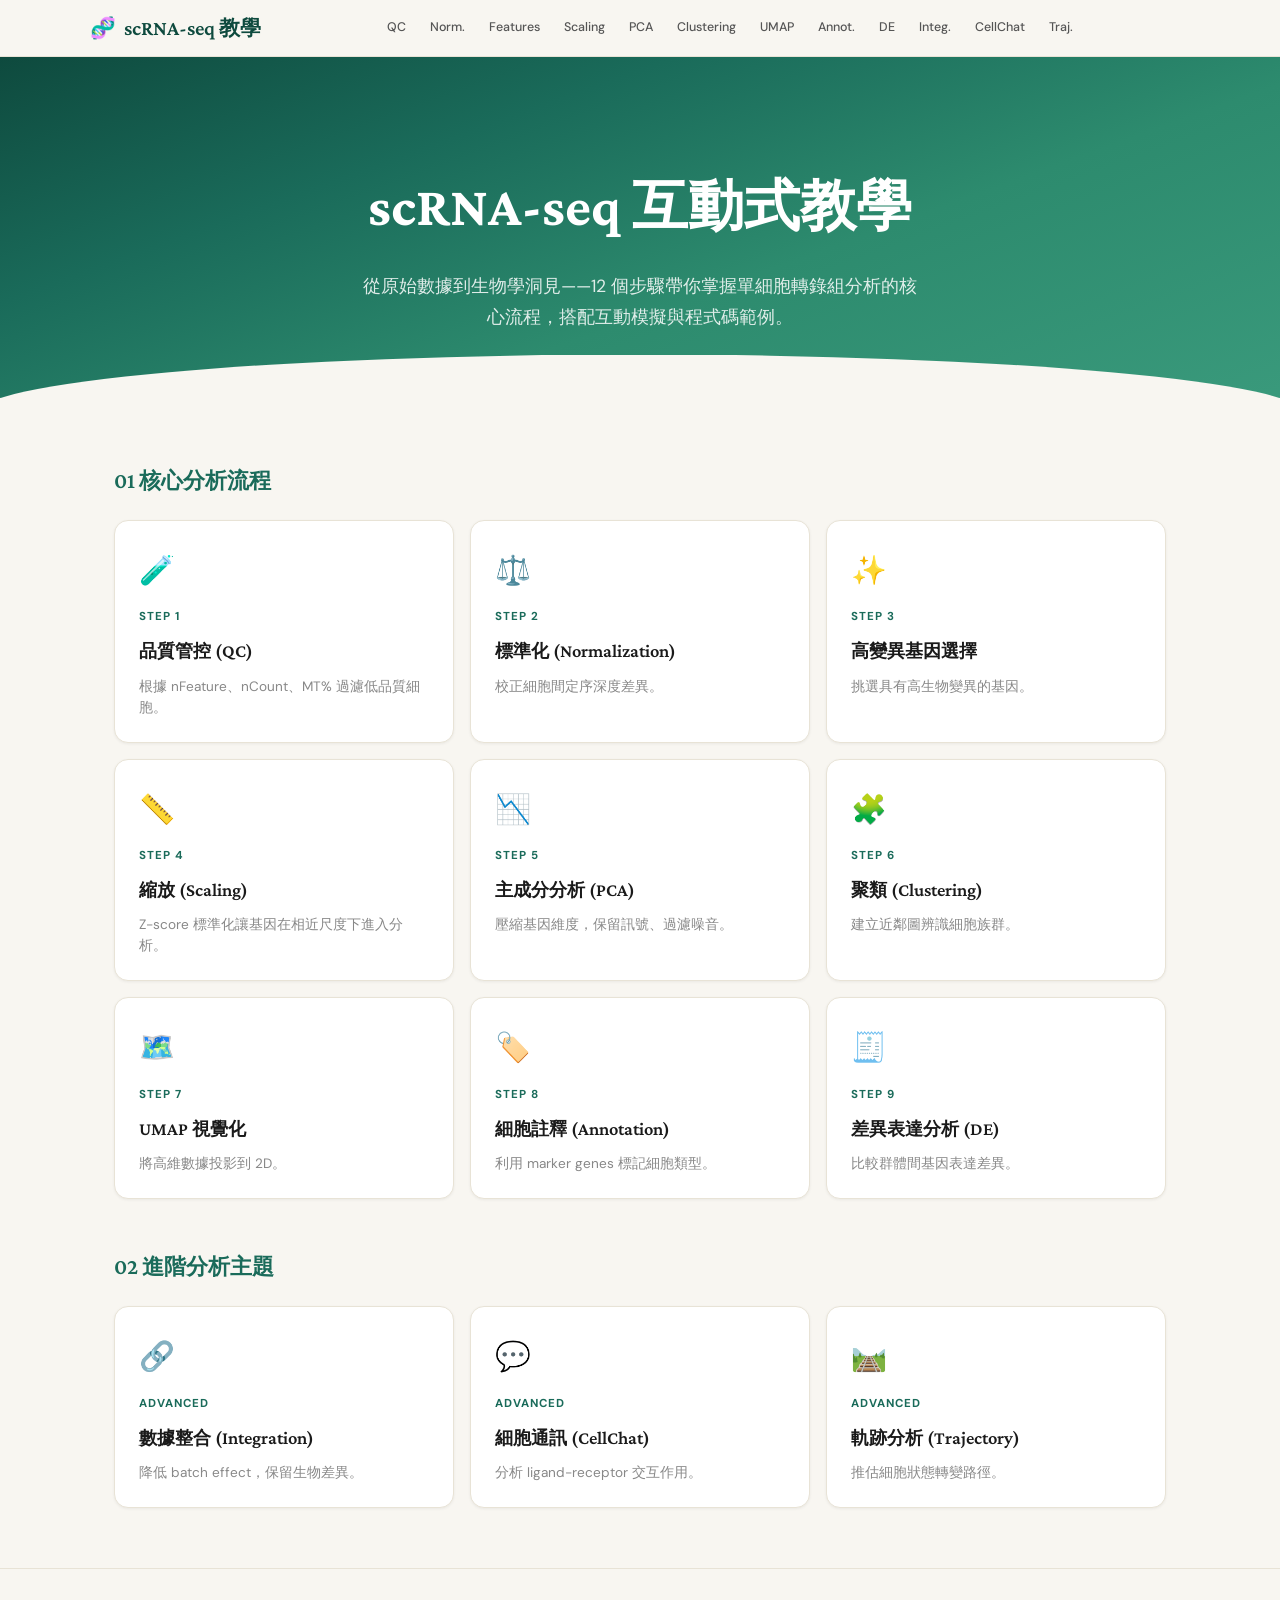
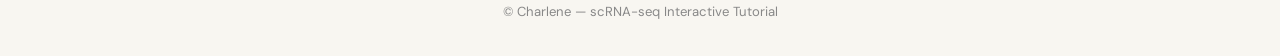
==== commit 71fddcd5: "EN" ====
--- a/index.html
+++ b/index.html
@@ -1,148 +1,49 @@
 <!DOCTYPE html>
 <html lang="zh-Hant">
 <head>
-  <meta charset="UTF-8">
-  <meta name="viewport" content="width=device-width, initial-scale=1.0">
-  <title>scRNA-seq 互動式教學 — 從品質管控到下游分析</title>
-  <meta name="description" content="中文 scRNA-seq 單細胞 RNA 定序完整互動教學，涵蓋 QC、Normalization、PCA、Clustering、UMAP、Annotation 等步驟，搭配 Seurat / Scanpy 程式碼範例。">
-  <meta property="og:title" content="scRNA-seq 互動式教學教程">
-  <meta property="og:description" content="完整的中文單細胞轉錄組分析互動教學，12 個步驟帶你從原始數據到生物學結論。">
-  <meta property="og:type" content="website">
-  <meta property="og:url" content="https://charlene717.github.io/scrna-interactive-tutorial-ch/">
+  <meta charset="UTF-8"><meta name="viewport" content="width=device-width, initial-scale=1.0">
+  <title>scRNA-seq 互動式教學</title>
+  <meta name="description" content="中文/英文 scRNA-seq 單細胞 RNA 定序完整互動教學，12 個步驟帶你從原始數據到生物學結論。">
+  <meta property="og:title" content="scRNA-seq Interactive Tutorial">
+  <meta property="og:description" content="Complete bilingual scRNA-seq analysis tutorial with interactive simulations.">
   <link rel="stylesheet" href="styles.css">
 </head>
 <body>
-
-<!-- ============ NAV ============ -->
-<nav class="top-nav">
-  <div class="top-nav-inner">
-    <a href="index.html" class="top-nav-brand"><span>🧬</span> scRNA-seq Tutorial</a>
-    <ul class="top-nav-links">
-      <li><a href="qc.html">QC</a></li>
-      <li><a href="normalization.html">Normalization</a></li>
-      <li><a href="variable-features.html">Features</a></li>
-      <li><a href="scaling.html">Scaling</a></li>
-      <li><a href="pca.html">PCA</a></li>
-      <li><a href="clustering.html">Clustering</a></li>
-      <li><a href="umap.html">UMAP</a></li>
-      <li><a href="annotation.html">Annotation</a></li>
-      <li><a href="differential-expression.html">DE</a></li>
-      <li><a href="integration.html">Integration</a></li>
-      <li><a href="cellchat.html">CellChat</a></li>
-      <li><a href="trajectory.html">Trajectory</a></li>
-    </ul>
-  </div>
-</nav>
-
-<!-- ============ HERO ============ -->
+<nav class="top-nav"><div class="top-nav-inner">
+  <a href="index.html" class="top-nav-brand"><span>🧬</span> <span data-i18n="brand">scRNA-seq 教學</span></a>
+  <ul class="top-nav-links"><li><a href="qc.html">QC</a></li><li><a href="normalization.html">Norm.</a></li><li><a href="variable-features.html">Features</a></li><li><a href="scaling.html">Scaling</a></li><li><a href="pca.html">PCA</a></li><li><a href="clustering.html">Clustering</a></li><li><a href="umap.html">UMAP</a></li><li><a href="annotation.html">Annot.</a></li><li><a href="differential-expression.html">DE</a></li><li><a href="integration.html">Integ.</a></li><li><a href="cellchat.html">CellChat</a></li><li><a href="trajectory.html">Traj.</a></li></ul>
+</div></nav>
 <header class="hub-hero">
   <div style="position:relative;z-index:1;">
-    <h1>scRNA-seq 互動式教學</h1>
-    <p>從原始數據到生物學洞見——12 個步驟帶你掌握單細胞轉錄組分析的核心流程，搭配互動模擬與程式碼範例。</p>
+    <h1 data-i18n="hub_title">scRNA-seq 互動式教學</h1>
+    <p data-i18n="hub_desc">從原始數據到生物學洞見——12 個步驟帶你掌握單細胞轉錄組分析的核心流程，搭配互動模擬與程式碼範例。</p>
   </div>
 </header>
-
-<!-- ============ CORE STEPS ============ -->
-<h2 class="hub-section-title"><span>01</span> 核心分析流程</h2>
+<h2 class="hub-section-title"><span>01</span> <span data-i18n="hub_core">核心分析流程</span></h2>
 <div class="hub-steps-grid">
-
-  <a href="qc.html" class="hub-card">
-    <div class="hub-emoji">🧪</div>
-    <span class="step-num">Step 1</span>
-    <h3>品質管控 (QC)</h3>
-    <p>根據 nFeature、nCount、MT% 過濾低品質細胞，移除空液滴與 doublets。</p>
-  </a>
-
-  <a href="normalization.html" class="hub-card">
-    <div class="hub-emoji">⚖️</div>
-    <span class="step-num">Step 2</span>
-    <h3>標準化 (Normalization)</h3>
-    <p>校正細胞間定序深度差異，比較 LogNormalize、Scran 與 SCTransform。</p>
-  </a>
-
-  <a href="variable-features.html" class="hub-card">
-    <div class="hub-emoji">✨</div>
-    <span class="step-num">Step 3</span>
-    <h3>高變異基因選擇</h3>
-    <p>挑選具有高生物變異的基因，作為 PCA 與聚類的核心輸入特徵。</p>
-  </a>
-
-  <a href="scaling.html" class="hub-card">
-    <div class="hub-emoji">📏</div>
-    <span class="step-num">Step 4</span>
-    <h3>縮放 (Scaling)</h3>
-    <p>進行 Z-score 標準化，讓基因在相近尺度下進入下游分析。</p>
-  </a>
-
-  <a href="pca.html" class="hub-card">
-    <div class="hub-emoji">📉</div>
-    <span class="step-num">Step 5</span>
-    <h3>主成分分析 (PCA)</h3>
-    <p>將高維基因表達壓縮為主成分，保留關鍵變異、降低噪音。</p>
-  </a>
-
-  <a href="clustering.html" class="hub-card">
-    <div class="hub-emoji">🧩</div>
-    <span class="step-num">Step 6</span>
-    <h3>聚類 (Clustering)</h3>
-    <p>在 PCA 空間中建立近鄰圖，以 Louvain/Leiden 演算法辨識細胞族群。</p>
-  </a>
-
-  <a href="umap.html" class="hub-card">
-    <div class="hub-emoji">🗺️</div>
-    <span class="step-num">Step 7</span>
-    <h3>UMAP 視覺化</h3>
-    <p>將高維數據投影到 2D，觀察細胞群間的相對關係與分布。</p>
-  </a>
-
-  <a href="annotation.html" class="hub-card">
-    <div class="hub-emoji">🏷️</div>
-    <span class="step-num">Step 8</span>
-    <h3>細胞註釋 (Annotation)</h3>
-    <p>利用 marker genes 與參考數據集，為 cluster 指定細胞類型名稱。</p>
-  </a>
-
-  <a href="differential-expression.html" class="hub-card">
-    <div class="hub-emoji">🧾</div>
-    <span class="step-num">Step 9</span>
-    <h3>差異表達分析 (DE)</h3>
-    <p>比較不同 cluster 或 condition 間的基因表達差異，找出 marker 與疾病訊號。</p>
-  </a>
-
+  <a href="qc.html" class="hub-card"><div class="hub-emoji">🧪</div><span class="step-num">Step 1</span><h3 data-i18n="hub_qc_t">品質管控 (QC)</h3><p data-i18n="hub_qc_d">根據 nFeature、nCount、MT% 過濾低品質細胞。</p></a>
+  <a href="normalization.html" class="hub-card"><div class="hub-emoji">⚖️</div><span class="step-num">Step 2</span><h3 data-i18n="hub_norm_t">標準化 (Normalization)</h3><p data-i18n="hub_norm_d">校正細胞間定序深度差異。</p></a>
+  <a href="variable-features.html" class="hub-card"><div class="hub-emoji">✨</div><span class="step-num">Step 3</span><h3 data-i18n="hub_hvg_t">高變異基因選擇</h3><p data-i18n="hub_hvg_d">挑選具有高生物變異的基因。</p></a>
+  <a href="scaling.html" class="hub-card"><div class="hub-emoji">📏</div><span class="step-num">Step 4</span><h3 data-i18n="hub_scale_t">縮放 (Scaling)</h3><p data-i18n="hub_scale_d">Z-score 標準化讓基因在相近尺度下進入分析。</p></a>
+  <a href="pca.html" class="hub-card"><div class="hub-emoji">📉</div><span class="step-num">Step 5</span><h3 data-i18n="hub_pca_t">主成分分析 (PCA)</h3><p data-i18n="hub_pca_d">壓縮基因維度，保留訊號、過濾噪音。</p></a>
+  <a href="clustering.html" class="hub-card"><div class="hub-emoji">🧩</div><span class="step-num">Step 6</span><h3 data-i18n="hub_cl_t">聚類 (Clustering)</h3><p data-i18n="hub_cl_d">建立近鄰圖辨識細胞族群。</p></a>
+  <a href="umap.html" class="hub-card"><div class="hub-emoji">🗺️</div><span class="step-num">Step 7</span><h3 data-i18n="hub_umap_t">UMAP 視覺化</h3><p data-i18n="hub_umap_d">將高維數據投影到 2D。</p></a>
+  <a href="annotation.html" class="hub-card"><div class="hub-emoji">🏷️</div><span class="step-num">Step 8</span><h3 data-i18n="hub_ann_t">細胞註釋 (Annotation)</h3><p data-i18n="hub_ann_d">利用 marker genes 標記細胞類型。</p></a>
+  <a href="differential-expression.html" class="hub-card"><div class="hub-emoji">🧾</div><span class="step-num">Step 9</span><h3 data-i18n="hub_de_t">差異表達分析 (DE)</h3><p data-i18n="hub_de_d">比較群體間基因表達差異。</p></a>
 </div>
-
-<!-- ============ ADVANCED ============ -->
-<h2 class="hub-section-title"><span>02</span> 進階分析主題</h2>
+<h2 class="hub-section-title"><span>02</span> <span data-i18n="hub_adv">進階分析主題</span></h2>
 <div class="hub-steps-grid">
-
-  <a href="integration.html" class="hub-card">
-    <div class="hub-emoji">🔗</div>
-    <span class="step-num">Advanced</span>
-    <h3>數據整合 (Integration)</h3>
-    <p>整合多樣本 / 多批次資料，降低 batch effect 並保留真實生物差異。</p>
-  </a>
-
-  <a href="cellchat.html" class="hub-card">
-    <div class="hub-emoji">💬</div>
-    <span class="step-num">Advanced</span>
-    <h3>細胞通訊 (CellChat)</h3>
-    <p>分析 ligand-receptor 交互作用，探索細胞間訊號傳遞與微環境調控。</p>
-  </a>
-
-  <a href="trajectory.html" class="hub-card">
-    <div class="hub-emoji">🛤️</div>
-    <span class="step-num">Advanced</span>
-    <h3>軌跡分析 (Trajectory)</h3>
-    <p>推估細胞狀態轉變與發育路徑，適合分化或疾病進程研究。</p>
-  </a>
-
+  <a href="integration.html" class="hub-card"><div class="hub-emoji">🔗</div><span class="step-num">Advanced</span><h3 data-i18n="hub_int_t">數據整合 (Integration)</h3><p data-i18n="hub_int_d">降低 batch effect，保留生物差異。</p></a>
+  <a href="cellchat.html" class="hub-card"><div class="hub-emoji">💬</div><span class="step-num">Advanced</span><h3 data-i18n="hub_cc_t">細胞通訊 (CellChat)</h3><p data-i18n="hub_cc_d">分析 ligand-receptor 交互作用。</p></a>
+  <a href="trajectory.html" class="hub-card"><div class="hub-emoji">🛤️</div><span class="step-num">Advanced</span><h3 data-i18n="hub_traj_t">軌跡分析 (Trajectory)</h3><p data-i18n="hub_traj_d">推估細胞狀態轉變路徑。</p></a>
 </div>
-
 <div style="height:60px"></div>
-
-<footer class="site-footer">
-  © Charlene — scRNA-seq Interactive Tutorial Hub
-</footer>
-
-</body>
-</html>
+<footer class="site-footer" data-i18n="footer">© Charlene — scRNA-seq Interactive Tutorial</footer>
+<script src="i18n.js"></script>
+<script>
+I18n.registerTranslations({
+  zh:{hub_title:'scRNA-seq 互動式教學',hub_desc:'從原始數據到生物學洞見——12 個步驟帶你掌握單細胞轉錄組分析的核心流程，搭配互動模擬與程式碼範例。',hub_core:'核心分析流程',hub_adv:'進階分析主題',hub_qc_t:'品質管控 (QC)',hub_qc_d:'根據 nFeature、nCount、MT% 過濾低品質細胞。',hub_norm_t:'標準化 (Normalization)',hub_norm_d:'校正細胞間定序深度差異。',hub_hvg_t:'高變異基因選擇',hub_hvg_d:'挑選具有高生物變異的基因。',hub_scale_t:'縮放 (Scaling)',hub_scale_d:'Z-score 標準化讓基因在相近尺度下進入分析。',hub_pca_t:'主成分分析 (PCA)',hub_pca_d:'壓縮基因維度，保留訊號、過濾噪音。',hub_cl_t:'聚類 (Clustering)',hub_cl_d:'建立近鄰圖辨識細胞族群。',hub_umap_t:'UMAP 視覺化',hub_umap_d:'將高維數據投影到 2D。',hub_ann_t:'細胞註釋 (Annotation)',hub_ann_d:'利用 marker genes 標記細胞類型。',hub_de_t:'差異表達分析 (DE)',hub_de_d:'比較群體間基因表達差異。',hub_int_t:'數據整合 (Integration)',hub_int_d:'降低 batch effect，保留生物差異。',hub_cc_t:'細胞通訊 (CellChat)',hub_cc_d:'分析 ligand-receptor 交互作用。',hub_traj_t:'軌跡分析 (Trajectory)',hub_traj_d:'推估細胞狀態轉變路徑。'},
+  en:{hub_title:'scRNA-seq Interactive Tutorial',hub_desc:'From raw data to biological insights — 12 steps to master single-cell transcriptomics analysis, with interactive simulations and code examples.',hub_core:'Core Analysis Pipeline',hub_adv:'Advanced Topics',hub_qc_t:'Quality Control (QC)',hub_qc_d:'Filter low-quality cells by nFeature, nCount, MT%.',hub_norm_t:'Normalization',hub_norm_d:'Correct sequencing depth differences between cells.',hub_hvg_t:'Variable Features (HVGs)',hub_hvg_d:'Select genes with highest biological variation.',hub_scale_t:'Scaling',hub_scale_d:'Z-score normalization for equal gene weights in PCA.',hub_pca_t:'PCA',hub_pca_d:'Compress gene dimensions, retain signal, remove noise.',hub_cl_t:'Clustering',hub_cl_d:'Build neighbor graphs to identify cell populations.',hub_umap_t:'UMAP Visualization',hub_umap_d:'Project high-dimensional data to 2D.',hub_ann_t:'Cell Annotation',hub_ann_d:'Label clusters with cell type identities using markers.',hub_de_t:'Differential Expression (DE)',hub_de_d:'Compare gene expression across groups.',hub_int_t:'Data Integration',hub_int_d:'Remove batch effects, preserve biological differences.',hub_cc_t:'Cell-Cell Communication',hub_cc_d:'Analyze ligand-receptor interactions.',hub_traj_t:'Trajectory / Pseudotime',hub_traj_d:'Infer cell state transition paths.'}
+});
+</script>
+</body></html>
--- a/styles.css
+++ b/styles.css
@@ -0,0 +1,130 @@
+@import url('https://fonts.googleapis.com/css2?family=Crimson+Pro:ital,wght@0,300;0,400;0,600;0,700;1,400&family=DM+Sans:ital,wght@0,400;0,500;0,600;0,700;1,400&family=JetBrains+Mono:wght@400;500&display=swap');
+:root{--c-bg:#f8f6f1;--c-bg-alt:#efeade;--c-surface:#fff;--c-surface-alt:#f3f0e8;--c-ink:#1a1a1a;--c-ink-light:#555;--c-ink-muted:#888;--c-accent:#1a6b5a;--c-accent-light:#e6f4f0;--c-accent-dark:#0e4a3e;--c-highlight:#d4a03c;--c-highlight-light:#fdf3dd;--c-danger:#c0392b;--c-danger-light:#fde8e5;--c-code-bg:#1e293b;--c-code-text:#e2e8f0;--c-border:#d5cfc0;--c-border-light:#e8e3d6;--font-display:'Crimson Pro',Georgia,serif;--font-body:'DM Sans',-apple-system,sans-serif;--font-mono:'JetBrains Mono','Fira Code',monospace;--radius:8px;--radius-lg:14px;--shadow-sm:0 1px 3px rgba(0,0,0,.06);--shadow-md:0 4px 16px rgba(0,0,0,.08);--shadow-lg:0 8px 32px rgba(0,0,0,.1);--max-w:860px;--transition:.3s cubic-bezier(.4,0,.2,1)}
+*,*::before,*::after{box-sizing:border-box;margin:0;padding:0}
+html{scroll-behavior:smooth;font-size:16px}
+body{font-family:var(--font-body);background:var(--c-bg);color:var(--c-ink);line-height:1.75;-webkit-font-smoothing:antialiased}
+.top-nav{position:sticky;top:0;z-index:100;background:rgba(248,246,241,.92);backdrop-filter:blur(12px);border-bottom:1px solid var(--c-border-light);padding:0 24px}
+.top-nav-inner{max-width:1100px;margin:0 auto;display:flex;align-items:center;justify-content:space-between;height:56px;gap:8px}
+.top-nav-brand{font-family:var(--font-display);font-size:1.1rem;font-weight:600;color:var(--c-accent-dark);text-decoration:none;display:flex;align-items:center;gap:8px;white-space:nowrap}
+.top-nav-brand span{font-size:1.3rem}
+.top-nav-links{display:flex;gap:4px;list-style:none;overflow-x:auto;flex:1;justify-content:center}
+.top-nav-links a{display:block;padding:6px 10px;font-size:.78rem;font-weight:500;color:var(--c-ink-light);text-decoration:none;border-radius:6px;white-space:nowrap;transition:var(--transition)}
+.top-nav-links a:hover,.top-nav-links a.active{background:var(--c-accent-light);color:var(--c-accent-dark)}
+.lang-toggle{background:var(--c-accent);color:#fff;border:none;border-radius:6px;padding:6px 14px;font-family:var(--font-body);font-size:.82rem;font-weight:700;cursor:pointer;white-space:nowrap;transition:var(--transition);flex-shrink:0}
+.lang-toggle:hover{background:var(--c-accent-dark)}
+.progress-bar-container{position:fixed;top:56px;left:0;width:100%;height:3px;background:var(--c-border-light);z-index:99}
+.progress-bar{height:100%;background:linear-gradient(90deg,var(--c-accent),var(--c-highlight));width:0%;transition:width .15s ease}
+.page-hero{position:relative;padding:80px 24px 60px;text-align:center;background:linear-gradient(160deg,#0e4a3e 0%,#1a6b5a 40%,#2d8b6e 100%);color:#fff;overflow:hidden}
+.page-hero::before{content:'';position:absolute;top:-50%;right:-20%;width:600px;height:600px;background:radial-gradient(circle,rgba(212,160,60,.15) 0%,transparent 70%);pointer-events:none}
+.page-hero .step-badge{display:inline-block;padding:4px 16px;background:rgba(255,255,255,.15);border:1px solid rgba(255,255,255,.25);border-radius:20px;font-size:.82rem;font-weight:600;letter-spacing:.5px;margin-bottom:16px}
+.page-hero h1{font-family:var(--font-display);font-size:clamp(2rem,4.5vw,3rem);font-weight:700;line-height:1.2;margin-bottom:12px}
+.page-hero .subtitle{font-size:1.05rem;opacity:.85;max-width:600px;margin:0 auto;line-height:1.6}
+.content-wrap{max-width:var(--max-w);margin:0 auto;padding:48px 24px 80px}
+.section{margin-bottom:56px;animation:fadeUp .5s ease both}
+@keyframes fadeUp{from{opacity:0;transform:translateY(20px)}to{opacity:1;transform:translateY(0)}}
+.section-label{display:inline-flex;align-items:center;gap:6px;font-size:.75rem;font-weight:700;text-transform:uppercase;letter-spacing:1.5px;color:var(--c-accent);margin-bottom:8px}
+.section-label::before{content:'';width:18px;height:2px;background:var(--c-accent)}
+.section h2{font-family:var(--font-display);font-size:1.75rem;font-weight:700;color:var(--c-ink);margin-bottom:16px;line-height:1.3}
+.section h3{font-family:var(--font-display);font-size:1.3rem;font-weight:600;margin-top:32px;margin-bottom:12px}
+.section p{color:var(--c-ink-light);margin-bottom:16px}
+.section p strong{color:var(--c-ink);font-weight:600}
+.card{background:var(--c-surface);border:1px solid var(--c-border-light);border-radius:var(--radius-lg);padding:28px;margin-bottom:20px;box-shadow:var(--shadow-sm);transition:var(--transition)}
+.card:hover{box-shadow:var(--shadow-md);border-color:var(--c-border)}
+.card-grid{display:grid;gap:16px}
+.card-grid.cols-2{grid-template-columns:repeat(auto-fit,minmax(280px,1fr))}
+.card-grid.cols-3{grid-template-columns:repeat(auto-fit,minmax(220px,1fr))}
+.card-icon{width:48px;height:48px;display:flex;align-items:center;justify-content:center;font-size:1.5rem;background:var(--c-accent-light);border-radius:12px;margin-bottom:14px}
+.card h4{font-family:var(--font-display);font-size:1.1rem;font-weight:600;margin-bottom:8px}
+.card p{font-size:.92rem;color:var(--c-ink-light);margin-bottom:0}
+.term{position:relative;font-weight:600;color:var(--c-accent-dark);border-bottom:1.5px dotted var(--c-accent);cursor:help}
+.term .term-tip{display:none;position:absolute;bottom:100%;left:50%;transform:translateX(-50%);background:var(--c-code-bg);color:var(--c-code-text);padding:8px 14px;border-radius:8px;font-size:.82rem;font-weight:400;max-width:320px;white-space:normal;z-index:50;box-shadow:var(--shadow-lg);pointer-events:none;margin-bottom:6px}
+.term:hover .term-tip{display:block}
+.code-tabs{background:var(--c-code-bg);border-radius:var(--radius-lg);overflow:hidden;margin:20px 0;box-shadow:var(--shadow-md)}
+.code-tab-btns{display:flex;background:rgba(0,0,0,.25);padding:0 12px;gap:2px}
+.code-tab-btns .code-tab-btn{padding:10px 18px;background:none;border:none;color:rgba(255,255,255,.5);font-family:var(--font-mono);font-size:.8rem;cursor:pointer;border-bottom:2px solid transparent;transition:var(--transition)}
+.code-tab-btns .code-tab-btn.active{color:#fff;border-bottom-color:var(--c-highlight)}
+.code-tab-content{display:none;padding:20px;overflow-x:auto}
+.code-tab-content.active{display:block}
+.code-tab-content pre{margin:0;font-family:var(--font-mono);font-size:.85rem;line-height:1.65;color:var(--c-code-text)}
+.comment{color:#6b8a7a}.func{color:#7dd3fc}.str{color:#fcd34d}.kw{color:#c084fc}.num{color:#f9a8d4}
+.interactive-panel{background:var(--c-surface);border:2px solid var(--c-accent);border-radius:var(--radius-lg);padding:28px;margin:28px 0;position:relative}
+.interactive-panel::before{content:'⚡ 互動';position:absolute;top:-12px;left:20px;background:var(--c-accent);color:#fff;padding:2px 14px;border-radius:10px;font-size:.75rem;font-weight:600}
+.slider-group{margin:18px 0}
+.slider-group label{display:flex;justify-content:space-between;font-size:.88rem;font-weight:600;margin-bottom:6px}
+.slider-group label span{color:var(--c-accent);font-family:var(--font-mono)}
+input[type=range]{-webkit-appearance:none;width:100%;height:6px;border-radius:3px;background:var(--c-bg-alt);outline:none}
+input[type=range]::-webkit-slider-thumb{-webkit-appearance:none;width:20px;height:20px;border-radius:50%;background:var(--c-accent);cursor:pointer;box-shadow:0 2px 6px rgba(0,0,0,.2)}
+.sim-stats{display:flex;gap:16px;margin:12px 0;flex-wrap:wrap}
+.sim-stat{padding:8px 16px;border-radius:8px;font-size:.85rem;font-weight:600}
+.sim-stat.pass{background:var(--c-accent-light);color:var(--c-accent-dark)}
+.sim-stat.fail{background:var(--c-danger-light);color:var(--c-danger)}
+.chart-container{position:relative;width:100%;height:360px;background:var(--c-surface-alt);border-radius:var(--radius);margin:16px 0;overflow:hidden}
+.chart-container canvas{width:100%!important;height:100%!important}
+.decision-tree{background:var(--c-highlight-light);border-left:4px solid var(--c-highlight);border-radius:0 var(--radius-lg) var(--radius-lg) 0;padding:24px 28px;margin:24px 0}
+.decision-tree h4{font-family:var(--font-display);font-size:1.1rem;color:var(--c-ink);margin-bottom:12px}
+.dt-node{display:flex;align-items:flex-start;gap:12px;padding:10px 0;font-size:.92rem}
+.dt-node .dt-q{font-weight:600;color:var(--c-ink);min-width:44px}
+.dt-node .dt-arrow{color:var(--c-highlight);font-weight:700}
+.comp-table{width:100%;border-collapse:collapse;margin:20px 0;font-size:.9rem;background:var(--c-surface);border-radius:var(--radius-lg);overflow:hidden;box-shadow:var(--shadow-sm)}
+.comp-table thead{background:var(--c-accent-dark);color:#fff}
+.comp-table th{padding:14px 18px;text-align:left;font-weight:600;font-size:.85rem}
+.comp-table td{padding:14px 18px;border-bottom:1px solid var(--c-border-light);color:var(--c-ink-light)}
+.comp-table tr:last-child td{border-bottom:none}
+.comp-table tr:nth-child(even){background:var(--c-surface-alt)}
+.quiz-section{background:linear-gradient(135deg,#f0f7f5 0%,#fdf8ee 100%);border:1px solid var(--c-border);border-radius:var(--radius-lg);padding:32px;margin:40px 0}
+.quiz-section h3{font-family:var(--font-display);font-size:1.2rem;margin-top:0;margin-bottom:20px;color:var(--c-accent-dark)}
+.quiz-q{margin-bottom:24px;padding-bottom:24px;border-bottom:1px solid var(--c-border-light)}
+.quiz-q:last-child{border-bottom:none;margin-bottom:0;padding-bottom:0}
+.quiz-q p{font-weight:600;color:var(--c-ink);margin-bottom:10px}
+.quiz-options{display:flex;flex-direction:column;gap:6px}
+.quiz-opt{display:flex;align-items:center;gap:10px;padding:10px 16px;background:var(--c-surface);border:1px solid var(--c-border-light);border-radius:8px;cursor:pointer;font-size:.9rem;transition:var(--transition)}
+.quiz-opt:hover{border-color:var(--c-accent);background:var(--c-accent-light)}
+.quiz-opt.correct{background:#d1fae5;border-color:#059669}
+.quiz-opt.wrong{background:#fee2e2;border-color:#dc2626}
+.quiz-feedback{margin-top:8px;padding:10px 14px;border-radius:8px;font-size:.88rem;display:none}
+.quiz-feedback.show{display:block}
+.quiz-feedback.correct-fb{background:#d1fae5;color:#065f46}
+.quiz-feedback.wrong-fb{background:#fee2e2;color:#991b1b}
+.page-nav{display:flex;justify-content:space-between;gap:16px;margin-top:64px;padding-top:32px;border-top:1px solid var(--c-border-light)}
+.page-nav a{flex:1;display:flex;flex-direction:column;gap:4px;padding:20px 24px;background:var(--c-surface);border:1px solid var(--c-border-light);border-radius:var(--radius-lg);text-decoration:none;transition:var(--transition)}
+.page-nav a:hover{border-color:var(--c-accent);box-shadow:var(--shadow-md)}
+.page-nav a .nav-dir{font-size:.75rem;font-weight:600;text-transform:uppercase;letter-spacing:1px;color:var(--c-accent)}
+.page-nav a .nav-title{font-family:var(--font-display);font-size:1.05rem;font-weight:600;color:var(--c-ink)}
+.page-nav a:last-child{text-align:right}
+.page-nav .placeholder{flex:1}
+.callout{display:flex;gap:14px;padding:20px 24px;border-radius:var(--radius-lg);margin:20px 0;font-size:.92rem}
+.callout-icon{font-size:1.3rem;flex-shrink:0;margin-top:2px}
+.callout.tip{background:var(--c-accent-light);border-left:4px solid var(--c-accent)}
+.callout.warn{background:var(--c-highlight-light);border-left:4px solid var(--c-highlight)}
+.callout.danger{background:var(--c-danger-light);border-left:4px solid var(--c-danger)}
+.workflow{position:relative;padding-left:36px}
+.workflow::before{content:'';position:absolute;left:14px;top:4px;bottom:4px;width:2px;background:var(--c-accent);opacity:.3}
+.workflow-step{position:relative;padding:0 0 28px 20px}
+.workflow-step::before{content:attr(data-step);position:absolute;left:-36px;top:0;width:30px;height:30px;background:var(--c-accent);color:#fff;border-radius:50%;display:flex;align-items:center;justify-content:center;font-size:.78rem;font-weight:700}
+.workflow-step h4{font-size:1rem;margin-bottom:6px}
+.workflow-step p{margin-bottom:8px}
+.site-footer{text-align:center;padding:32px 24px;font-size:.82rem;color:var(--c-ink-muted);border-top:1px solid var(--c-border-light)}
+.accordion-item{background:var(--c-surface);border:1px solid var(--c-border-light);border-radius:var(--radius);margin-bottom:8px;overflow:hidden}
+.accordion-btn{width:100%;text-align:left;padding:16px 20px;background:none;border:none;font-family:var(--font-body);font-size:.95rem;font-weight:600;color:var(--c-ink);cursor:pointer;display:flex;justify-content:space-between;align-items:center}
+.accordion-btn::after{content:'▾';color:var(--c-ink-muted);transition:var(--transition)}
+.accordion-btn.open::after{transform:rotate(180deg)}
+.accordion-body{padding:0 20px 16px;display:none;font-size:.9rem;color:var(--c-ink-light);line-height:1.7}
+.accordion-body.open{display:block}
+.hub-hero{padding:100px 24px 80px;text-align:center;background:linear-gradient(160deg,#0e4a3e 0%,#1a6b5a 30%,#2d8b6e 60%,#3a9a7c 100%);color:#fff;position:relative;overflow:hidden}
+.hub-hero::after{content:'';position:absolute;bottom:-2px;left:0;right:0;height:60px;background:var(--c-bg);clip-path:ellipse(52% 100% at 50% 100%)}
+.hub-hero h1{font-family:var(--font-display);font-size:clamp(2.5rem,5vw,3.5rem);font-weight:700;margin-bottom:16px}
+.hub-hero p{font-size:1.1rem;opacity:.85;max-width:560px;margin:0 auto}
+.hub-steps-grid{display:grid;grid-template-columns:repeat(auto-fill,minmax(260px,1fr));gap:16px;max-width:1100px;margin:0 auto;padding:0 24px}
+.hub-card{display:flex;flex-direction:column;gap:8px;padding:24px;background:var(--c-surface);border:1px solid var(--c-border-light);border-radius:var(--radius-lg);text-decoration:none;color:var(--c-ink);box-shadow:var(--shadow-sm);transition:var(--transition);overflow:hidden}
+.hub-card:hover{transform:translateY(-4px);box-shadow:var(--shadow-lg);border-color:var(--c-accent)}
+.hub-card .step-num{font-size:.72rem;font-weight:700;letter-spacing:1px;text-transform:uppercase;color:var(--c-accent)}
+.hub-card h3{font-family:var(--font-display);font-size:1.15rem;font-weight:600;margin:0}
+.hub-card p{font-size:.85rem;color:var(--c-ink-muted);line-height:1.55;margin:0}
+.hub-card .hub-emoji{font-size:1.8rem;margin-bottom:4px}
+.hub-section-title{max-width:1100px;margin:48px auto 20px;padding:0 24px;font-family:var(--font-display);font-size:1.4rem;font-weight:600;color:var(--c-ink)}
+.hub-section-title span{color:var(--c-accent)}
+.toggle-row{display:flex;gap:8px;flex-wrap:wrap;margin-bottom:16px}
+.toggle-btn{background:var(--c-bg-alt);color:var(--c-ink);border:none;border-radius:6px;padding:8px 16px;font-family:var(--font-body);font-size:.88rem;font-weight:600;cursor:pointer;transition:var(--transition)}
+.toggle-btn.active{background:var(--c-accent);color:#fff}
+.toggle-btn-sm{padding:6px 12px;font-size:.82rem}
+@media(max-width:768px){.top-nav-links{display:none}.page-hero{padding:60px 20px 40px}.content-wrap{padding:32px 18px 60px}.page-nav{flex-direction:column}.card-grid.cols-3{grid-template-columns:1fr}.comp-table{font-size:.82rem}.comp-table th,.comp-table td{padding:10px 12px}}
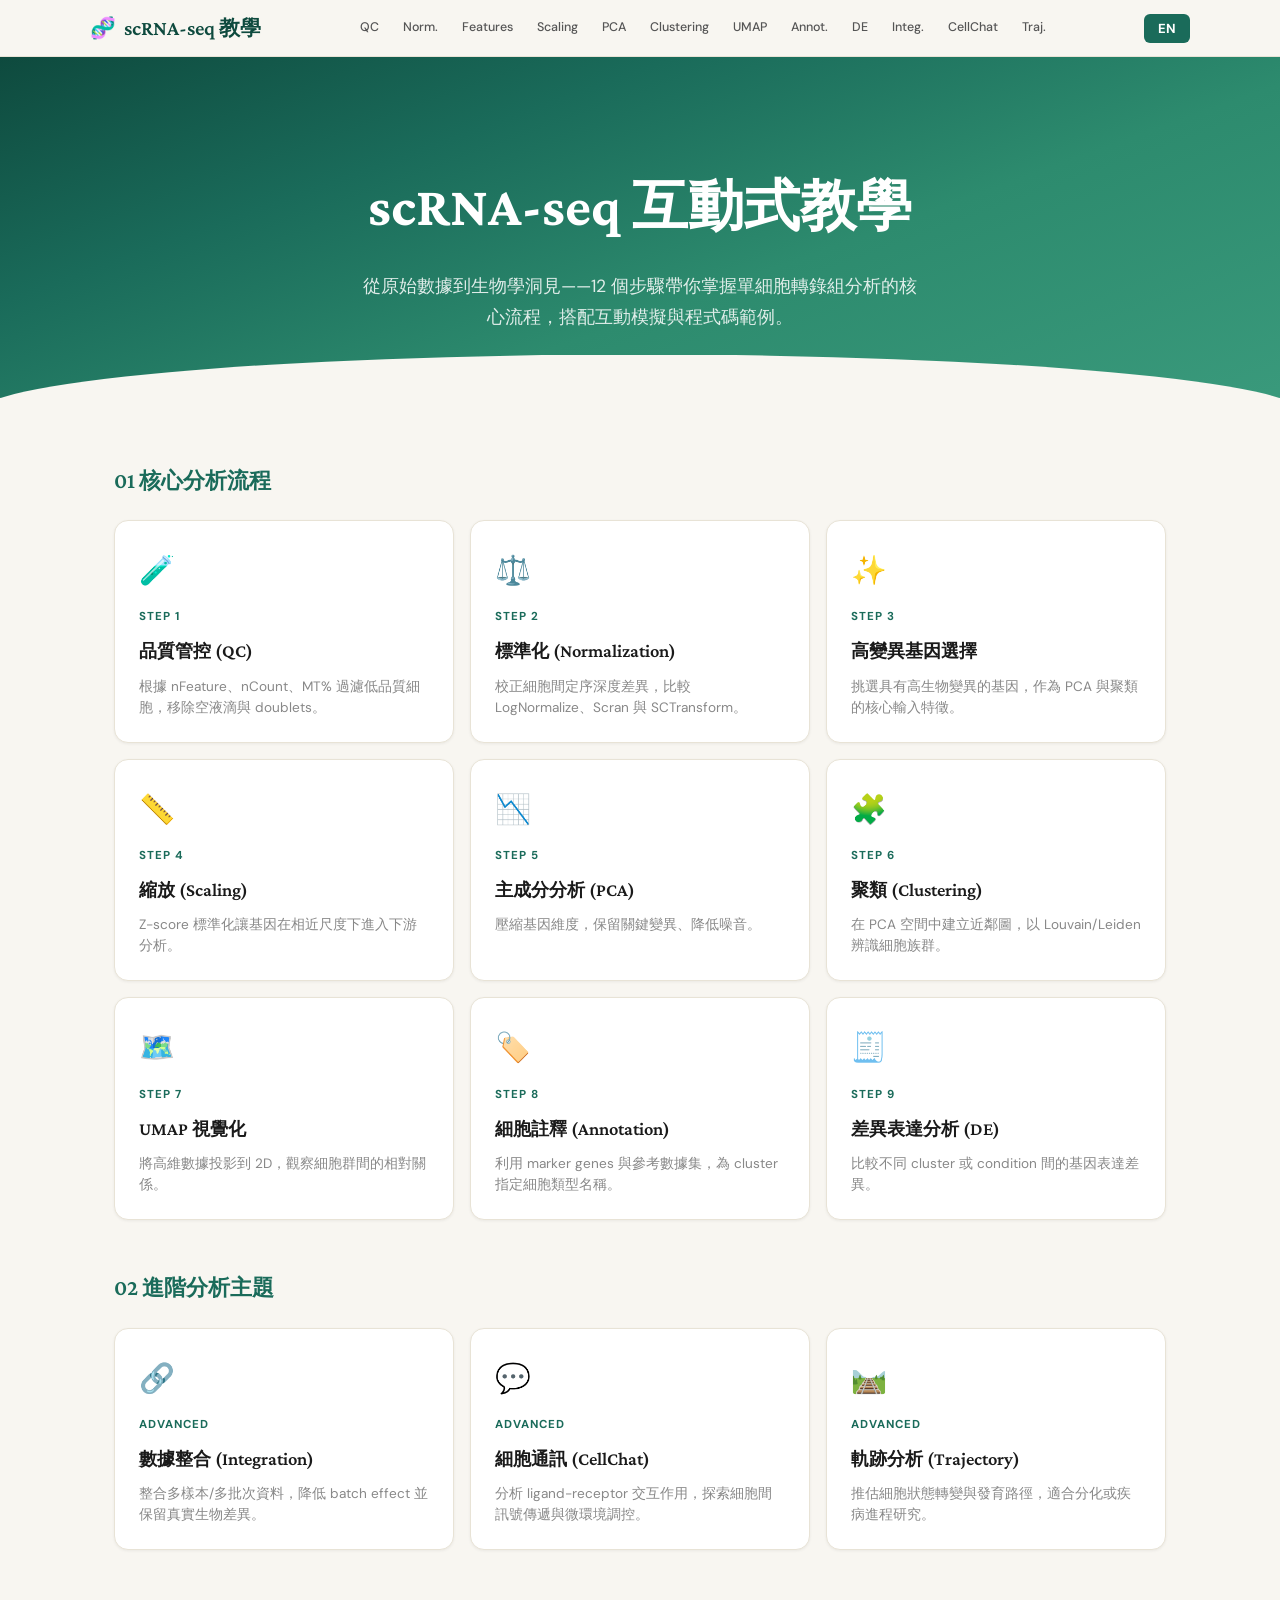
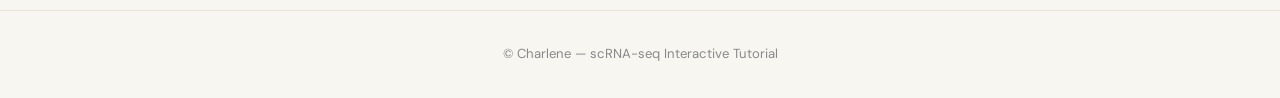
==== commit 9f0807f4: "Extend" ====
--- a/index.html
+++ b/index.html
@@ -1,49 +1,37 @@
-<!DOCTYPE html>
-<html lang="zh-Hant">
-<head>
-  <meta charset="UTF-8"><meta name="viewport" content="width=device-width, initial-scale=1.0">
-  <title>scRNA-seq 互動式教學</title>
-  <meta name="description" content="中文/英文 scRNA-seq 單細胞 RNA 定序完整互動教學，12 個步驟帶你從原始數據到生物學結論。">
-  <meta property="og:title" content="scRNA-seq Interactive Tutorial">
-  <meta property="og:description" content="Complete bilingual scRNA-seq analysis tutorial with interactive simulations.">
-  <link rel="stylesheet" href="styles.css">
-</head>
-<body>
+<!DOCTYPE html><html lang="zh-Hant"><head><meta charset="UTF-8"><meta name="viewport" content="width=device-width,initial-scale=1.0">
+<title>scRNA-seq Interactive Tutorial</title>
+<meta name="description" content="Complete bilingual scRNA-seq single-cell RNA-seq interactive tutorial.">
+<link rel="stylesheet" href="styles.css"></head><body>
 <nav class="top-nav"><div class="top-nav-inner">
-  <a href="index.html" class="top-nav-brand"><span>🧬</span> <span data-i18n="brand">scRNA-seq 教學</span></a>
+  <a href="index.html" class="top-nav-brand"><span>🧬</span> <span data-zh="scRNA-seq 教學" data-en="scRNA-seq Tutorial">scRNA-seq 教學</span></a>
   <ul class="top-nav-links"><li><a href="qc.html">QC</a></li><li><a href="normalization.html">Norm.</a></li><li><a href="variable-features.html">Features</a></li><li><a href="scaling.html">Scaling</a></li><li><a href="pca.html">PCA</a></li><li><a href="clustering.html">Clustering</a></li><li><a href="umap.html">UMAP</a></li><li><a href="annotation.html">Annot.</a></li><li><a href="differential-expression.html">DE</a></li><li><a href="integration.html">Integ.</a></li><li><a href="cellchat.html">CellChat</a></li><li><a href="trajectory.html">Traj.</a></li></ul>
 </div></nav>
-<header class="hub-hero">
-  <div style="position:relative;z-index:1;">
-    <h1 data-i18n="hub_title">scRNA-seq 互動式教學</h1>
-    <p data-i18n="hub_desc">從原始數據到生物學洞見——12 個步驟帶你掌握單細胞轉錄組分析的核心流程，搭配互動模擬與程式碼範例。</p>
-  </div>
-</header>
-<h2 class="hub-section-title"><span>01</span> <span data-i18n="hub_core">核心分析流程</span></h2>
+<header class="hub-hero"><div style="position:relative;z-index:1;">
+<h1 data-zh="scRNA-seq 互動式教學" data-en="scRNA-seq Interactive Tutorial">scRNA-seq 互動式教學</h1>
+<p data-lang="zh">從原始數據到生物學洞見——12 個步驟帶你掌握單細胞轉錄組分析的核心流程，搭配互動模擬與程式碼範例。</p>
+<p data-lang="en">From raw data to biological insights — master single-cell transcriptomics in 12 steps, with interactive simulations and code examples.</p>
+</div></header>
+
+<h2 class="hub-section-title"><span>01</span> <span data-zh="核心分析流程" data-en="Core Analysis Pipeline">核心分析流程</span></h2>
 <div class="hub-steps-grid">
-  <a href="qc.html" class="hub-card"><div class="hub-emoji">🧪</div><span class="step-num">Step 1</span><h3 data-i18n="hub_qc_t">品質管控 (QC)</h3><p data-i18n="hub_qc_d">根據 nFeature、nCount、MT% 過濾低品質細胞。</p></a>
-  <a href="normalization.html" class="hub-card"><div class="hub-emoji">⚖️</div><span class="step-num">Step 2</span><h3 data-i18n="hub_norm_t">標準化 (Normalization)</h3><p data-i18n="hub_norm_d">校正細胞間定序深度差異。</p></a>
-  <a href="variable-features.html" class="hub-card"><div class="hub-emoji">✨</div><span class="step-num">Step 3</span><h3 data-i18n="hub_hvg_t">高變異基因選擇</h3><p data-i18n="hub_hvg_d">挑選具有高生物變異的基因。</p></a>
-  <a href="scaling.html" class="hub-card"><div class="hub-emoji">📏</div><span class="step-num">Step 4</span><h3 data-i18n="hub_scale_t">縮放 (Scaling)</h3><p data-i18n="hub_scale_d">Z-score 標準化讓基因在相近尺度下進入分析。</p></a>
-  <a href="pca.html" class="hub-card"><div class="hub-emoji">📉</div><span class="step-num">Step 5</span><h3 data-i18n="hub_pca_t">主成分分析 (PCA)</h3><p data-i18n="hub_pca_d">壓縮基因維度，保留訊號、過濾噪音。</p></a>
-  <a href="clustering.html" class="hub-card"><div class="hub-emoji">🧩</div><span class="step-num">Step 6</span><h3 data-i18n="hub_cl_t">聚類 (Clustering)</h3><p data-i18n="hub_cl_d">建立近鄰圖辨識細胞族群。</p></a>
-  <a href="umap.html" class="hub-card"><div class="hub-emoji">🗺️</div><span class="step-num">Step 7</span><h3 data-i18n="hub_umap_t">UMAP 視覺化</h3><p data-i18n="hub_umap_d">將高維數據投影到 2D。</p></a>
-  <a href="annotation.html" class="hub-card"><div class="hub-emoji">🏷️</div><span class="step-num">Step 8</span><h3 data-i18n="hub_ann_t">細胞註釋 (Annotation)</h3><p data-i18n="hub_ann_d">利用 marker genes 標記細胞類型。</p></a>
-  <a href="differential-expression.html" class="hub-card"><div class="hub-emoji">🧾</div><span class="step-num">Step 9</span><h3 data-i18n="hub_de_t">差異表達分析 (DE)</h3><p data-i18n="hub_de_d">比較群體間基因表達差異。</p></a>
+  <a href="qc.html" class="hub-card"><div class="hub-emoji">🧪</div><span class="step-num">Step 1</span><h3 data-zh="品質管控 (QC)" data-en="Quality Control (QC)">品質管控 (QC)</h3><p data-lang="zh">根據 nFeature、nCount、MT% 過濾低品質細胞，移除空液滴與 doublets。</p><p data-lang="en">Filter low-quality cells by nFeature, nCount, MT%. Remove empty droplets and doublets.</p></a>
+  <a href="normalization.html" class="hub-card"><div class="hub-emoji">⚖️</div><span class="step-num">Step 2</span><h3 data-zh="標準化 (Normalization)" data-en="Normalization">標準化</h3><p data-lang="zh">校正細胞間定序深度差異，比較 LogNormalize、Scran 與 SCTransform。</p><p data-lang="en">Correct sequencing depth differences. Compare LogNormalize, Scran, and SCTransform.</p></a>
+  <a href="variable-features.html" class="hub-card"><div class="hub-emoji">✨</div><span class="step-num">Step 3</span><h3 data-zh="高變異基因選擇" data-en="Variable Features (HVGs)">高變異基因選擇</h3><p data-lang="zh">挑選具有高生物變異的基因，作為 PCA 與聚類的核心輸入特徵。</p><p data-lang="en">Select genes with highest biological variation as key input features for PCA and clustering.</p></a>
+  <a href="scaling.html" class="hub-card"><div class="hub-emoji">📏</div><span class="step-num">Step 4</span><h3 data-zh="縮放 (Scaling)" data-en="Scaling">縮放</h3><p data-lang="zh">Z-score 標準化讓基因在相近尺度下進入下游分析。</p><p data-lang="en">Z-score normalization gives every gene equal weight in downstream analysis.</p></a>
+  <a href="pca.html" class="hub-card"><div class="hub-emoji">📉</div><span class="step-num">Step 5</span><h3 data-zh="主成分分析 (PCA)" data-en="PCA">主成分分析</h3><p data-lang="zh">壓縮基因維度，保留關鍵變異、降低噪音。</p><p data-lang="en">Compress gene dimensions — retain key variation, reduce noise.</p></a>
+  <a href="clustering.html" class="hub-card"><div class="hub-emoji">🧩</div><span class="step-num">Step 6</span><h3 data-zh="聚類 (Clustering)" data-en="Clustering">聚類</h3><p data-lang="zh">在 PCA 空間中建立近鄰圖，以 Louvain/Leiden 辨識細胞族群。</p><p data-lang="en">Build neighbor graphs in PCA space. Identify cell populations via Louvain/Leiden.</p></a>
+  <a href="umap.html" class="hub-card"><div class="hub-emoji">🗺️</div><span class="step-num">Step 7</span><h3 data-zh="UMAP 視覺化" data-en="UMAP Visualization">UMAP 視覺化</h3><p data-lang="zh">將高維數據投影到 2D，觀察細胞群間的相對關係。</p><p data-lang="en">Project high-dimensional data to 2D to visualize cell population relationships.</p></a>
+  <a href="annotation.html" class="hub-card"><div class="hub-emoji">🏷️</div><span class="step-num">Step 8</span><h3 data-zh="細胞註釋 (Annotation)" data-en="Cell Annotation">細胞註釋</h3><p data-lang="zh">利用 marker genes 與參考數據集，為 cluster 指定細胞類型名稱。</p><p data-lang="en">Assign cell type identities to clusters using marker genes and reference datasets.</p></a>
+  <a href="differential-expression.html" class="hub-card"><div class="hub-emoji">🧾</div><span class="step-num">Step 9</span><h3 data-zh="差異表達分析 (DE)" data-en="Differential Expression (DE)">差異表達分析</h3><p data-lang="zh">比較不同 cluster 或 condition 間的基因表達差異。</p><p data-lang="en">Compare gene expression differences between clusters or conditions.</p></a>
 </div>
-<h2 class="hub-section-title"><span>02</span> <span data-i18n="hub_adv">進階分析主題</span></h2>
+
+<h2 class="hub-section-title"><span>02</span> <span data-zh="進階分析主題" data-en="Advanced Topics">進階分析主題</span></h2>
 <div class="hub-steps-grid">
-  <a href="integration.html" class="hub-card"><div class="hub-emoji">🔗</div><span class="step-num">Advanced</span><h3 data-i18n="hub_int_t">數據整合 (Integration)</h3><p data-i18n="hub_int_d">降低 batch effect，保留生物差異。</p></a>
-  <a href="cellchat.html" class="hub-card"><div class="hub-emoji">💬</div><span class="step-num">Advanced</span><h3 data-i18n="hub_cc_t">細胞通訊 (CellChat)</h3><p data-i18n="hub_cc_d">分析 ligand-receptor 交互作用。</p></a>
-  <a href="trajectory.html" class="hub-card"><div class="hub-emoji">🛤️</div><span class="step-num">Advanced</span><h3 data-i18n="hub_traj_t">軌跡分析 (Trajectory)</h3><p data-i18n="hub_traj_d">推估細胞狀態轉變路徑。</p></a>
+  <a href="integration.html" class="hub-card"><div class="hub-emoji">🔗</div><span class="step-num">Advanced</span><h3 data-zh="數據整合 (Integration)" data-en="Data Integration">數據整合</h3><p data-lang="zh">整合多樣本/多批次資料，降低 batch effect 並保留真實生物差異。</p><p data-lang="en">Integrate multi-sample/multi-batch data. Remove batch effects while preserving true biology.</p></a>
+  <a href="cellchat.html" class="hub-card"><div class="hub-emoji">💬</div><span class="step-num">Advanced</span><h3 data-zh="細胞通訊 (CellChat)" data-en="Cell-Cell Communication">細胞通訊</h3><p data-lang="zh">分析 ligand-receptor 交互作用，探索細胞間訊號傳遞與微環境調控。</p><p data-lang="en">Analyze ligand-receptor interactions. Explore intercellular signaling and microenvironment regulation.</p></a>
+  <a href="trajectory.html" class="hub-card"><div class="hub-emoji">🛤️</div><span class="step-num">Advanced</span><h3 data-zh="軌跡分析 (Trajectory)" data-en="Trajectory / Pseudotime">軌跡分析</h3><p data-lang="zh">推估細胞狀態轉變與發育路徑，適合分化或疾病進程研究。</p><p data-lang="en">Infer cell state transitions and developmental paths for differentiation or disease progression studies.</p></a>
 </div>
 <div style="height:60px"></div>
-<footer class="site-footer" data-i18n="footer">© Charlene — scRNA-seq Interactive Tutorial</footer>
+<footer class="site-footer">© Charlene — scRNA-seq Interactive Tutorial</footer>
 <script src="i18n.js"></script>
-<script>
-I18n.registerTranslations({
-  zh:{hub_title:'scRNA-seq 互動式教學',hub_desc:'從原始數據到生物學洞見——12 個步驟帶你掌握單細胞轉錄組分析的核心流程，搭配互動模擬與程式碼範例。',hub_core:'核心分析流程',hub_adv:'進階分析主題',hub_qc_t:'品質管控 (QC)',hub_qc_d:'根據 nFeature、nCount、MT% 過濾低品質細胞。',hub_norm_t:'標準化 (Normalization)',hub_norm_d:'校正細胞間定序深度差異。',hub_hvg_t:'高變異基因選擇',hub_hvg_d:'挑選具有高生物變異的基因。',hub_scale_t:'縮放 (Scaling)',hub_scale_d:'Z-score 標準化讓基因在相近尺度下進入分析。',hub_pca_t:'主成分分析 (PCA)',hub_pca_d:'壓縮基因維度，保留訊號、過濾噪音。',hub_cl_t:'聚類 (Clustering)',hub_cl_d:'建立近鄰圖辨識細胞族群。',hub_umap_t:'UMAP 視覺化',hub_umap_d:'將高維數據投影到 2D。',hub_ann_t:'細胞註釋 (Annotation)',hub_ann_d:'利用 marker genes 標記細胞類型。',hub_de_t:'差異表達分析 (DE)',hub_de_d:'比較群體間基因表達差異。',hub_int_t:'數據整合 (Integration)',hub_int_d:'降低 batch effect，保留生物差異。',hub_cc_t:'細胞通訊 (CellChat)',hub_cc_d:'分析 ligand-receptor 交互作用。',hub_traj_t:'軌跡分析 (Trajectory)',hub_traj_d:'推估細胞狀態轉變路徑。'},
-  en:{hub_title:'scRNA-seq Interactive Tutorial',hub_desc:'From raw data to biological insights — 12 steps to master single-cell transcriptomics analysis, with interactive simulations and code examples.',hub_core:'Core Analysis Pipeline',hub_adv:'Advanced Topics',hub_qc_t:'Quality Control (QC)',hub_qc_d:'Filter low-quality cells by nFeature, nCount, MT%.',hub_norm_t:'Normalization',hub_norm_d:'Correct sequencing depth differences between cells.',hub_hvg_t:'Variable Features (HVGs)',hub_hvg_d:'Select genes with highest biological variation.',hub_scale_t:'Scaling',hub_scale_d:'Z-score normalization for equal gene weights in PCA.',hub_pca_t:'PCA',hub_pca_d:'Compress gene dimensions, retain signal, remove noise.',hub_cl_t:'Clustering',hub_cl_d:'Build neighbor graphs to identify cell populations.',hub_umap_t:'UMAP Visualization',hub_umap_d:'Project high-dimensional data to 2D.',hub_ann_t:'Cell Annotation',hub_ann_d:'Label clusters with cell type identities using markers.',hub_de_t:'Differential Expression (DE)',hub_de_d:'Compare gene expression across groups.',hub_int_t:'Data Integration',hub_int_d:'Remove batch effects, preserve biological differences.',hub_cc_t:'Cell-Cell Communication',hub_cc_d:'Analyze ligand-receptor interactions.',hub_traj_t:'Trajectory / Pseudotime',hub_traj_d:'Infer cell state transition paths.'}
-});
-</script>
-</body></html>
+</body></html>
